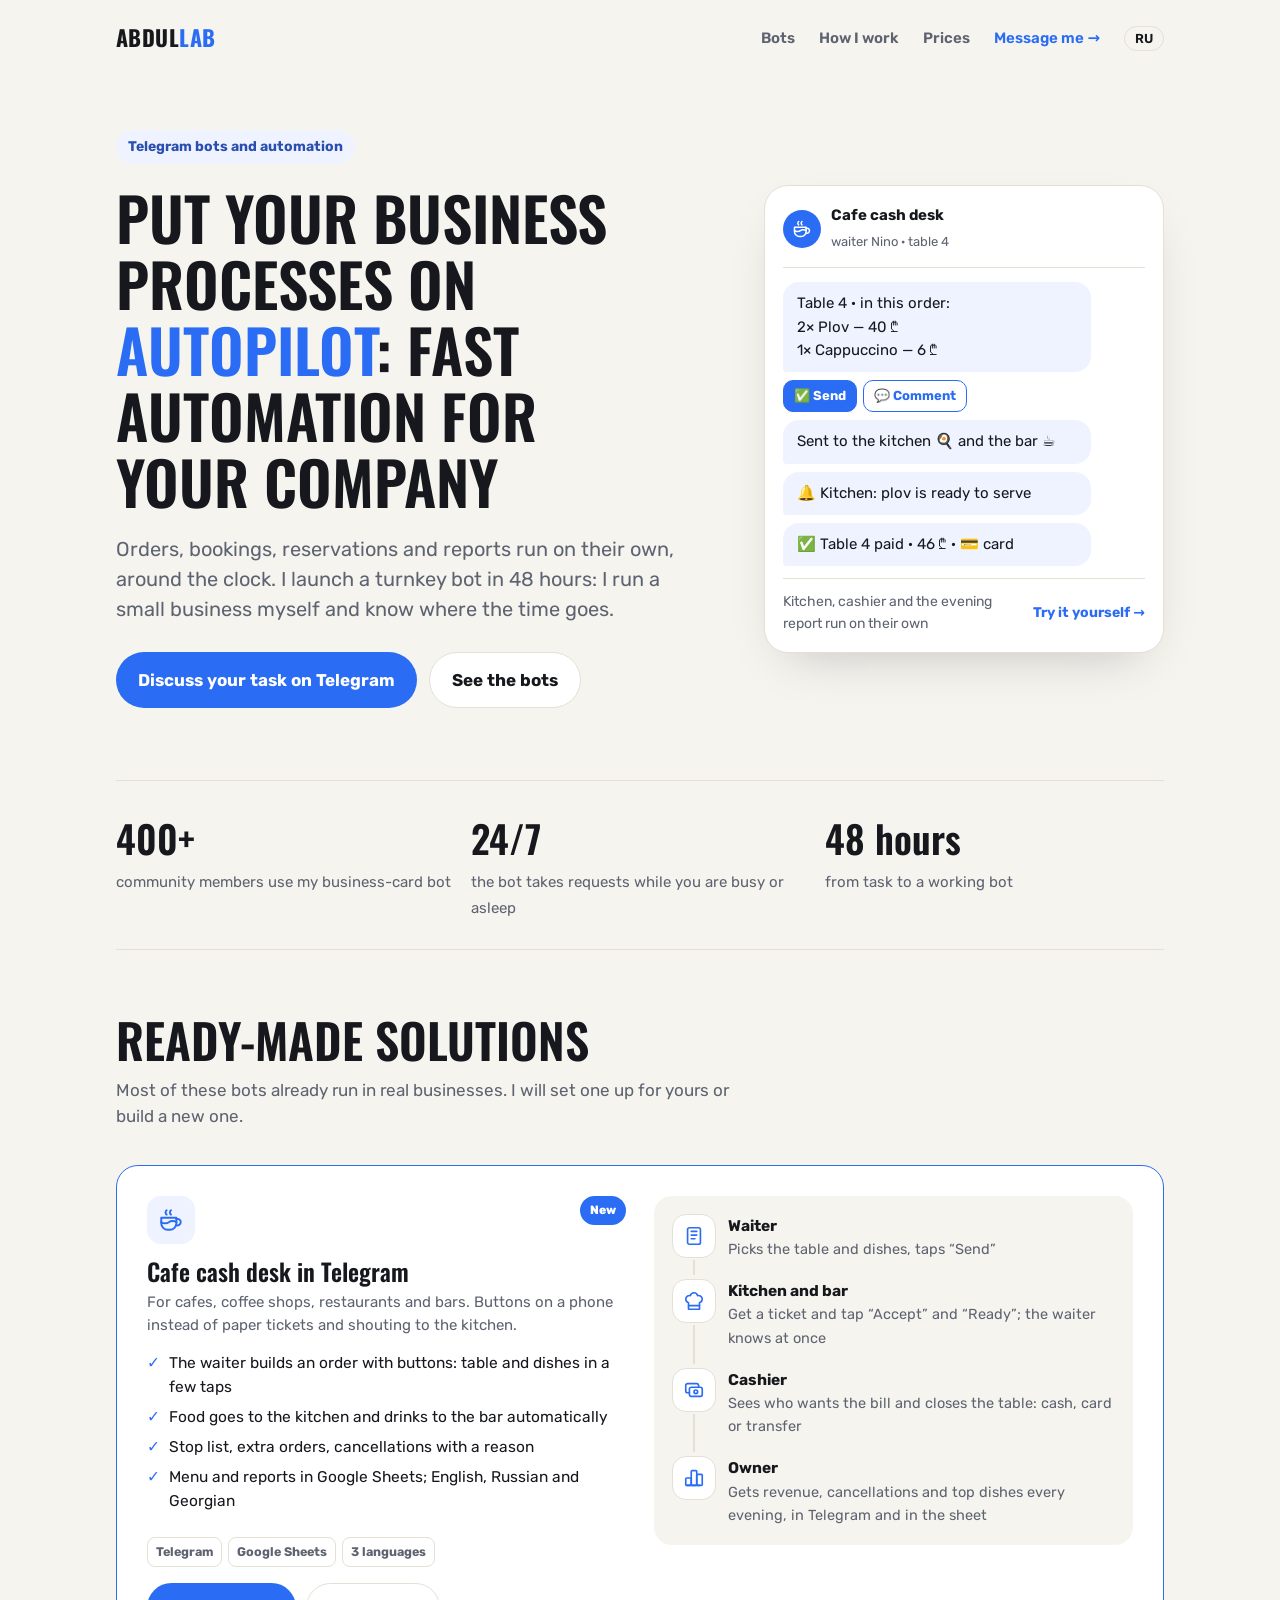
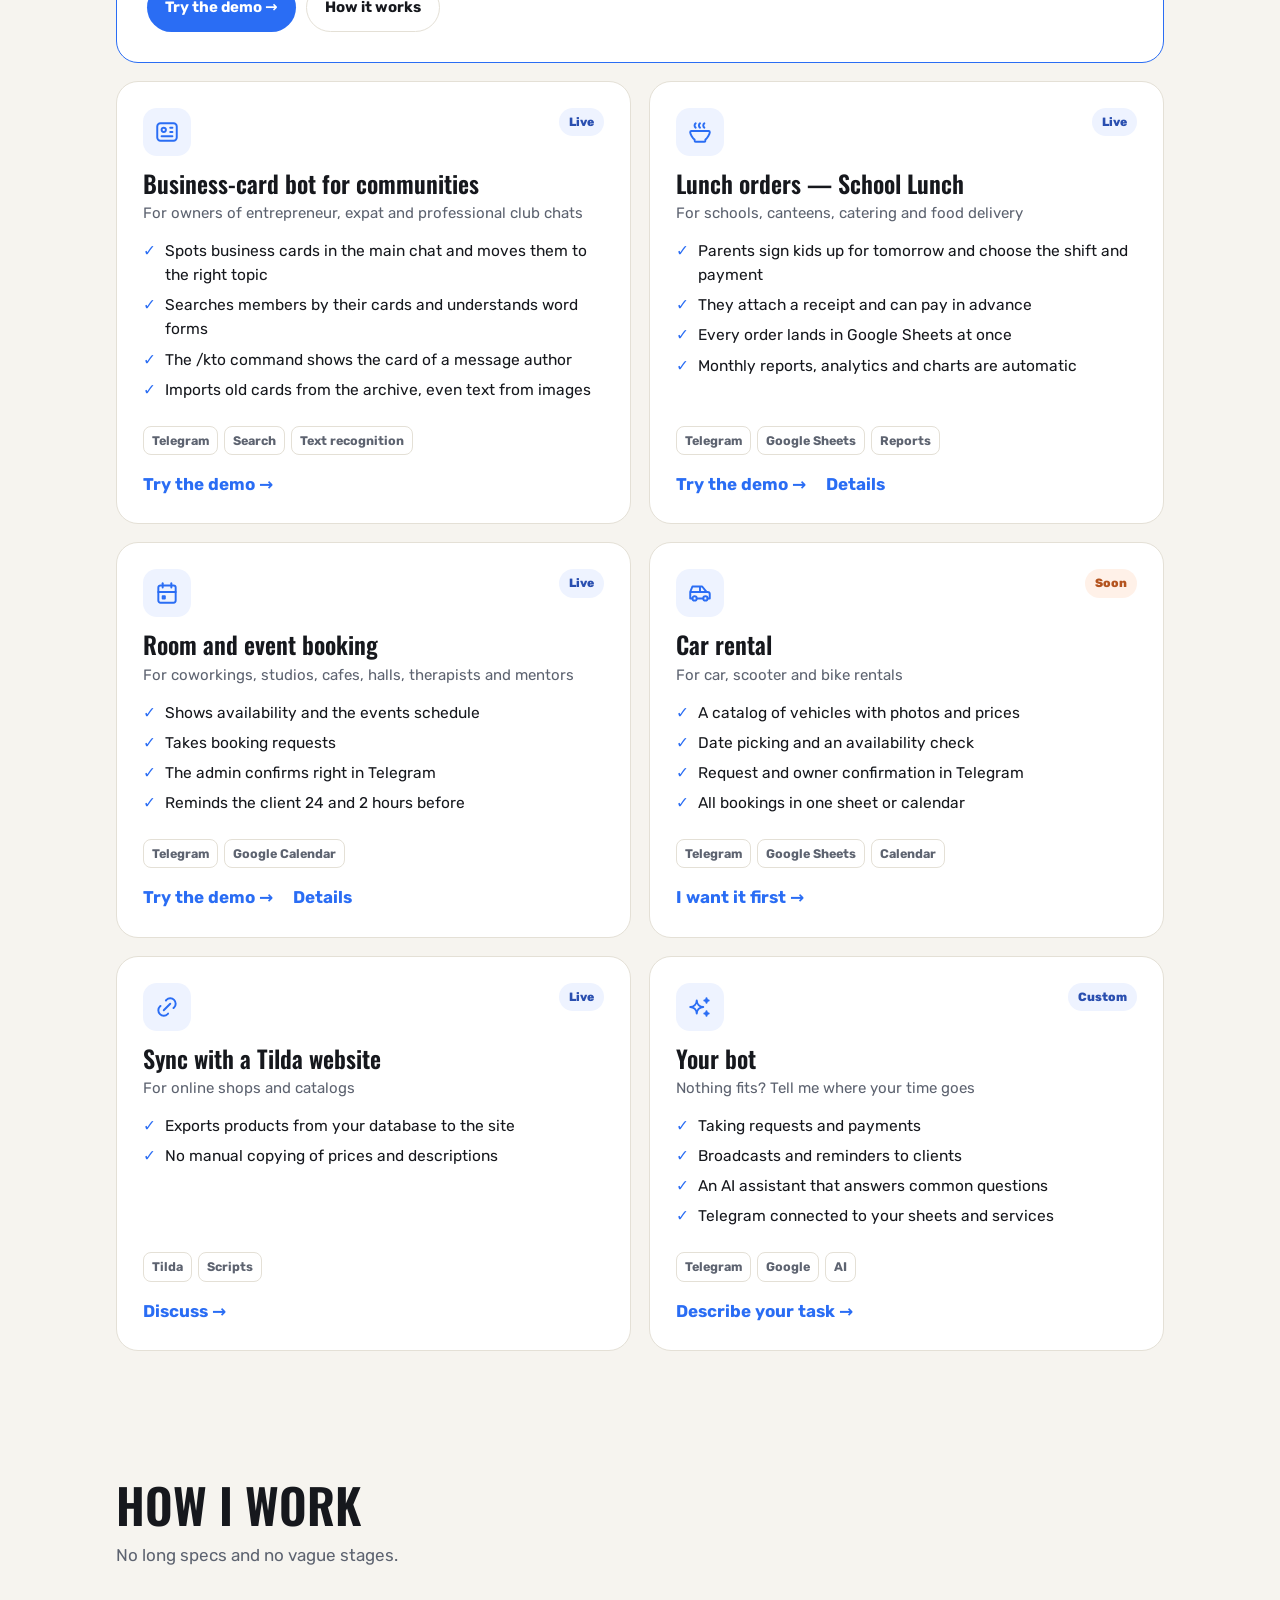
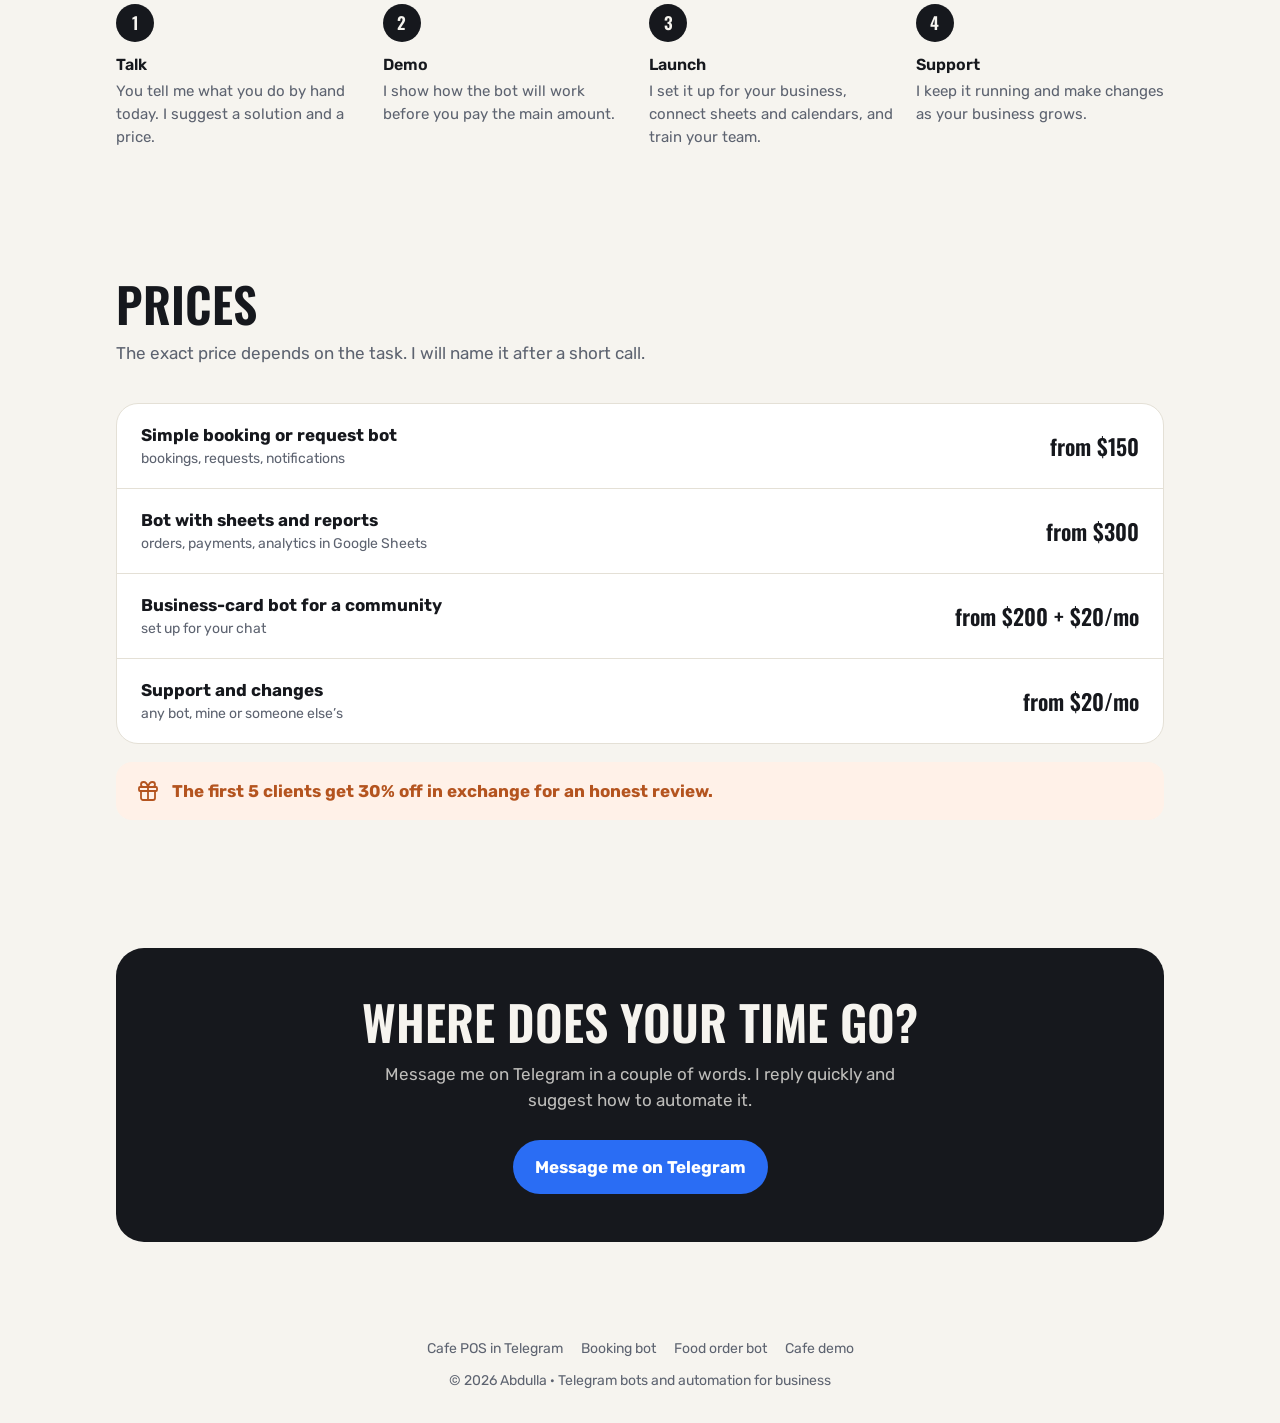
==== index.html @ f46d1d1e "Главная: заголовок и описание про автоматизацию бизнес-процессов, без сужения до Telegram-ботов Co-A" ====
<!doctype html>
<html lang="en">
<head>
<meta charset="utf-8">
<meta name="viewport" content="width=device-width, initial-scale=1">
<title>Abdullab — business process automation for your company</title>
<link rel="icon" href="assets/favicon.svg" type="image/svg+xml">
<meta name="description" content="I put business processes on autopilot: orders, bookings, payments, reports and team workflows run on their own, around the clock. Fast turnkey launch. English, Russian, Georgian.">
<link rel="canonical" href="https://abdullab.com/">
<link rel="alternate" hreflang="ru" href="https://abdullab.com/ru/">
<link rel="alternate" hreflang="en" href="https://abdullab.com/">
<link rel="alternate" hreflang="x-default" href="https://abdullab.com/">
<meta property="og:type" content="website">
<meta property="og:site_name" content="Abdullab">
<meta property="og:title" content="Abdullab — business process automation for your company">
<meta property="og:description" content="I put business processes on autopilot: orders, bookings, payments, reports and team workflows run on their own, around the clock. Fast turnkey launch. English, Russian, Georgian.">
<meta property="og:url" content="https://abdullab.com/">
<meta property="og:locale" content="en_US">
<script src="/analytics.js" defer></script>
<script type="application/ld+json">{"@context": "https://schema.org", "@type": "ProfessionalService", "name": "Abdullab", "description": "I put business processes on autopilot: orders, bookings, payments, reports and team workflows run on their own, around the clock. Fast turnkey launch. English, Russian, Georgian.", "url": "https://abdullab.com/", "areaServed": ["GE", "Worldwide"], "knowsLanguage": ["ru", "en", "ka"], "sameAs": ["https://t.me/abdullah_shatlyk"], "founder": {"@type": "Person", "name": "Abdulla"}}</script>
<link rel="preconnect" href="https://fonts.googleapis.com">
<link href="https://fonts.googleapis.com/css2?family=Oswald:wght@500;600;700&family=Rubik:wght@400;500;600;700&display=swap" rel="stylesheet">
<style>
:root{
  --bg:#f6f4ef; --surface:#ffffff; --ink:#16181d; --muted:#5d6370;
  --line:#e4e0d6; --accent:#2a6df4; --accent-ink:#ffffff; --warm:#ff7a45;
  --tag:#eef3ff; --tag-ink:#2a4fb0; --soon:#fff1e8; --soon-ink:#b4541f;
}
@media (prefers-color-scheme: dark){
  :root:not([data-theme="light"]){
    --bg:#111317; --surface:#1a1d23; --ink:#f1f2f4; --muted:#a2a8b4;
    --line:#2b2f37; --accent:#5b8cff; --accent-ink:#0b0d12; --warm:#ff8b5c;
    --tag:#1f2a44; --tag-ink:#a9c0ff; --soon:#3a2418; --soon-ink:#ffb48c;
  }
}
:root[data-theme="dark"]{
  --bg:#111317; --surface:#1a1d23; --ink:#f1f2f4; --muted:#a2a8b4;
  --line:#2b2f37; --accent:#5b8cff; --accent-ink:#0b0d12; --warm:#ff8b5c;
  --tag:#1f2a44; --tag-ink:#a9c0ff; --soon:#3a2418; --soon-ink:#ffb48c;
}
*{box-sizing:border-box;margin:0;padding:0}
body{background:var(--bg);color:var(--ink);font-family:Rubik,system-ui,sans-serif;line-height:1.55;font-size:17px}
a{color:inherit}
.wrap{max-width:1080px;margin:0 auto;padding:0 16px}
h1,h2,h3{font-family:Oswald,Rubik,sans-serif;font-weight:600;line-height:1.1;letter-spacing:0}
h1,h2{text-transform:uppercase}
.btn{display:inline-flex;align-items:center;gap:.5em;padding:14px 22px;border-radius:999px;font-weight:700;text-decoration:none;transition:transform .15s}
.btn:hover{transform:translateY(-2px)}
.btn-main{background:var(--accent);color:var(--accent-ink)}
.btn-ghost{border:1.5px solid var(--line);background:var(--surface)}

/* header */
header{padding:20px 0}
header .wrap{display:flex;justify-content:space-between;align-items:center;gap:12px}
.logo{font-family:Oswald,sans-serif;font-weight:700;font-size:22px;text-transform:uppercase;letter-spacing:.02em;text-decoration:none}
.logo span{color:var(--accent)}
nav a{text-decoration:none;color:var(--muted);font-weight:600;margin-left:20px;font-size:15px}
@media(max-width:640px){nav a:not(.nav-cta):not(.lang){display:none}}
.lang{border:1.5px solid var(--line);border-radius:999px;padding:4px 10px;font-size:13px!important;color:var(--ink)!important}

.nav-cta{color:var(--accent)!important}

/* hero */
.hero{padding:56px 0 72px}
.hero-grid{display:grid;grid-template-columns:1.2fr .8fr;gap:48px;align-items:center}
@media(max-width:820px){.hero-grid{grid-template-columns:1fr}}
.eyebrow{display:inline-block;background:var(--tag);color:var(--tag-ink);padding:6px 12px;border-radius:999px;font-weight:700;font-size:14px;margin-bottom:20px}
.hero h1{font-size:clamp(34px,5.2vw,60px);margin-bottom:20px;text-wrap:balance}
.hero h1 em{font-style:normal;color:var(--accent)}
.hero .lead{font-family:Rubik,system-ui,sans-serif;font-weight:400;text-transform:none;line-height:1.5;letter-spacing:0;font-size:clamp(17px,2vw,20px);color:var(--muted);max-width:560px;margin-bottom:28px}
.hero .actions{display:flex;flex-wrap:wrap;gap:12px}

/* chat mock */
.chat{background:var(--surface);border:1px solid var(--line);border-radius:24px;padding:18px;box-shadow:0 20px 50px -25px rgba(0,0,0,.25)}
.chat-head{display:flex;align-items:center;gap:10px;padding-bottom:14px;border-bottom:1px solid var(--line);margin-bottom:14px}
.ava{width:38px;height:38px;border-radius:50%;background:var(--accent);color:var(--accent-ink);display:grid;place-items:center;font-weight:800}
.ava svg{width:20px;height:20px}
.chat-head b{display:block;font-size:15px}
.chat-head small{color:var(--muted);font-size:13px}
.msg{max-width:85%;padding:10px 14px;border-radius:16px;font-size:15px;margin-bottom:8px}
.msg.bot{background:var(--tag);color:var(--ink);border-bottom-left-radius:4px}
.msg.me{background:var(--accent);color:var(--accent-ink);margin-left:auto;border-bottom-right-radius:4px}
.chips{display:flex;flex-wrap:wrap;gap:6px;margin:4px 0 8px}
.chips span{border:1.5px solid var(--accent);color:var(--accent);border-radius:10px;padding:5px 10px;font-size:13px;font-weight:700}

.chat .msg.bot{white-space:pre-line}
.chat .chips span.on{background:var(--accent);color:var(--accent-ink)}
.chat-note{display:flex;justify-content:space-between;align-items:center;gap:10px;margin-top:12px;padding-top:12px;border-top:1px solid var(--line);font-size:14px;color:var(--muted)}
.chat-note a{color:var(--accent);font-weight:700;text-decoration:none;white-space:nowrap}

/* featured: касса кафе */
.card.feature{grid-column:1/-1;display:grid;grid-template-columns:1fr 1fr;gap:28px;padding:30px;border-color:var(--accent)}
@media(max-width:760px){.card.feature{grid-template-columns:1fr;padding:24px}}
.feature .badge.new{background:var(--accent);color:var(--accent-ink)}
.feature h3{font-size:30px}
.feature .actions{display:flex;flex-wrap:wrap;gap:10px;margin-top:auto}
.feature .actions .btn{padding:12px 18px;font-size:15px}
.feature .left{display:flex;flex-direction:column;min-width:0}
.flow{list-style:none;display:grid;gap:0;align-content:start;align-self:start;background:var(--bg);border-radius:18px;padding:18px}
.card .flow li{display:grid;grid-template-columns:44px 1fr;gap:12px;align-items:start;position:relative;padding:0 0 18px;margin:0;font-size:15px}
.card .flow li:last-child{padding-bottom:0}
.card .flow li::before{display:none}
.card .flow li:not(:last-child)::after{content:"";position:absolute;left:21px;top:46px;bottom:4px;width:2px;background:var(--line)}
.flow .ic{width:44px;height:44px;border-radius:14px;background:var(--surface);border:1px solid var(--line);display:grid;place-items:center;color:var(--accent)}
.flow .ic svg{width:22px;height:22px}
.flow b{display:block;font-size:15.5px}
.flow span{color:var(--muted);font-size:14.5px}

/* sections */
section{padding:64px 0}
.sec-head{margin-bottom:36px;max-width:640px}
.sec-head h2{font-size:clamp(30px,4.4vw,48px);margin-bottom:10px}
.sec-head p{color:var(--muted)}

/* stats */
.stats{display:grid;grid-template-columns:repeat(3,1fr);gap:16px;border-top:1px solid var(--line);border-bottom:1px solid var(--line);padding:28px 0}
@media(max-width:640px){.stats{grid-template-columns:1fr}}
.stat b{font-family:Oswald,sans-serif;font-weight:600;font-size:38px;display:block}
.stat span{color:var(--muted);font-size:15px}

/* cards */
.cards{display:grid;grid-template-columns:repeat(2,1fr);gap:18px}
@media(max-width:760px){.cards{grid-template-columns:1fr}}
.card{background:var(--surface);border:1px solid var(--line);border-radius:22px;padding:26px;display:flex;flex-direction:column}
.card-top{display:flex;justify-content:space-between;align-items:flex-start;gap:12px;margin-bottom:14px}
.icon{width:48px;height:48px;border-radius:14px;background:var(--tag);color:var(--accent);display:grid;place-items:center}
.icon svg{width:26px;height:26px}
.offer{display:flex;gap:12px;align-items:center}
.offer svg{width:24px;height:24px;flex:none}
.badge{font-size:12px;font-weight:800;padding:5px 10px;border-radius:999px;background:var(--tag);color:var(--tag-ink);white-space:nowrap}
.badge.soon{background:var(--soon);color:var(--soon-ink)}
.card h3{font-size:24px;margin-bottom:6px}
.card .for{color:var(--muted);font-size:15px;margin-bottom:14px}
.card ul{list-style:none;margin-bottom:18px}
.card li{padding-left:22px;position:relative;margin-bottom:6px;font-size:15.5px}
.card li::before{content:"✓";position:absolute;left:0;color:var(--accent);font-weight:800}
.card .stack{margin-top:auto;display:flex;flex-wrap:wrap;gap:6px;margin-bottom:16px}
.card .stack span{font-size:12.5px;font-weight:700;color:var(--muted);border:1px solid var(--line);border-radius:8px;padding:4px 8px}
.card .demo{font-weight:700;color:var(--accent);text-decoration:none}
.card h3 a{text-decoration:none}
.card h3 a:hover{color:var(--accent)}
.card .links{display:flex;flex-wrap:wrap;gap:8px 20px}
.foot-links{display:flex;flex-wrap:wrap;justify-content:center;gap:8px 18px;margin-bottom:10px}
.foot-links a{color:var(--muted);text-decoration:none}
.foot-links a:hover{color:var(--accent)}

/* steps */
.steps{display:grid;grid-template-columns:repeat(4,1fr);gap:18px;counter-reset:s}
@media(max-width:820px){.steps{grid-template-columns:1fr 1fr}}
@media(max-width:480px){.steps{grid-template-columns:1fr}}
.step{counter-increment:s}
.step::before{content:counter(s);font-family:Oswald,sans-serif;font-weight:600;font-size:17px;width:38px;height:38px;border-radius:50%;background:var(--ink);color:var(--bg);display:grid;place-items:center;margin-bottom:14px}
.step h3{font-size:16px;margin-bottom:6px;font-family:Rubik,sans-serif;font-weight:600}
.step p{color:var(--muted);font-size:15px}

/* prices */
.prices{background:var(--surface);border:1px solid var(--line);border-radius:22px;overflow:hidden}
.row{display:flex;justify-content:space-between;align-items:center;gap:16px;padding:18px 24px;border-bottom:1px solid var(--line)}
.row:last-child{border-bottom:0}
.row b{font-weight:700}
.row small{display:block;color:var(--muted);font-size:14px}
.row .p{font-family:Oswald,sans-serif;font-weight:600;font-size:22px;white-space:nowrap}
.offer{margin-top:18px;background:var(--soon);color:var(--soon-ink);border-radius:16px;padding:16px 20px;font-weight:700}

/* cta */
.cta{background:var(--ink);color:var(--bg);border-radius:28px;padding:48px 28px;text-align:center}
.cta h2{font-size:clamp(30px,4.6vw,48px);margin-bottom:12px}
.cta p{opacity:.75;max-width:520px;margin:0 auto 26px}
footer{padding:32px 0;color:var(--muted);font-size:14px;text-align:center}
</style>
</head>
<body>

<header>
  <div class="wrap">
    <a class="logo" href="./">abdul<span>lab</span></a>
    <nav>
      <a href="#bots">Bots</a>
      <a href="#how">How I work</a>
      <a href="#prices">Prices</a>
      <a class="nav-cta" href="https://t.me/abdullah_shatlyk">Message me →</a>
      <a class="lang" href="ru/" hreflang="ru" lang="ru" title="Русская версия">RU</a>
    </nav>
  </div>
</header>

<main>
<div class="hero">
  <div class="wrap hero-grid">
    <div>
      <span class="eyebrow">Telegram bots and automation</span>
      <h1>Put your business processes on <em>autopilot</em>: fast automation for your company</h1>
      <h2 class="lead">Orders, bookings, reservations and reports run on their own, around the clock. I launch a turnkey bot in 48&nbsp;hours: I run a small business myself and know where the time goes.</h2>
      <div class="actions">
        <a class="btn btn-main" href="https://t.me/abdullah_shatlyk">Discuss your task on Telegram</a>
        <a class="btn btn-ghost" href="#bots">See the bots</a>
      </div>
    </div>
    <div class="chat">
      <div class="chat-head">
        <div class="ava" aria-hidden="true"><svg viewBox="0 0 24 24" fill="none" stroke="currentColor" stroke-width="1.8" stroke-linecap="round" stroke-linejoin="round" aria-hidden="true"><path d="M3 14c.83 .642 2.077 1.017 3.5 1c1.423 .017 2.67 -.358 3.5 -1c.83 -.642 2.077 -1.017 3.5 -1c1.423 -.017 2.67 .358 3.5 1"/><path d="M8 3a2.4 2.4 0 0 0 -1 2a2.4 2.4 0 0 0 1 2"/><path d="M12 3a2.4 2.4 0 0 0 -1 2a2.4 2.4 0 0 0 1 2"/><path d="M3 10h14v5a6 6 0 0 1 -6 6h-2a6 6 0 0 1 -6 -6v-5z"/><path d="M16.746 16.726a3 3 0 1 0 .252 -5.555"/></svg></div>
        <div><b>Cafe cash desk</b><small>waiter Nino · table 4</small></div>
      </div>
      <div class="msg bot">Table 4 · in this order:
2× Plov — 40 ₾
1× Cappuccino — 6 ₾</div>
      <div class="chips" aria-hidden="true"><span class="on">✅ Send</span><span>💬 Comment</span></div>
      <div class="msg bot">Sent to the kitchen 🍳 and the bar ☕</div>
      <div class="msg bot">🔔 Kitchen: plov is ready to serve</div>
      <div class="msg bot">✅ Table 4 paid · 46 ₾ · 💳 card</div>
      <div class="chat-note"><span>Kitchen, cashier and the evening report run on their own</span><a href="cafe.html#en">Try it yourself →</a></div>
    </div>
  </div>
</div>

<div class="wrap">
  <div class="stats">
    <div class="stat"><b>400+</b><span>community members use my business-card bot</span></div>
    <div class="stat"><b>24/7</b><span>the bot takes requests while you are busy or asleep</span></div>
    <div class="stat"><b>48 hours</b><span>from task to a working bot</span></div>
  </div>
</div>

<section id="bots">
  <div class="wrap">
    <div class="sec-head">
      <h2>Ready-made solutions</h2>
      <p>Most of these bots already run in real businesses. I will set one up for yours or build a new one.</p>
    </div>
    <div class="cards">

      <article class="card feature">
        <div class="left">
          <div class="card-top"><span class="icon"><svg viewBox="0 0 24 24" fill="none" stroke="currentColor" stroke-width="1.8" stroke-linecap="round" stroke-linejoin="round" aria-hidden="true"><path d="M3 14c.83 .642 2.077 1.017 3.5 1c1.423 .017 2.67 -.358 3.5 -1c.83 -.642 2.077 -1.017 3.5 -1c1.423 -.017 2.67 .358 3.5 1"/><path d="M8 3a2.4 2.4 0 0 0 -1 2a2.4 2.4 0 0 0 1 2"/><path d="M12 3a2.4 2.4 0 0 0 -1 2a2.4 2.4 0 0 0 1 2"/><path d="M3 10h14v5a6 6 0 0 1 -6 6h-2a6 6 0 0 1 -6 -6v-5z"/><path d="M16.746 16.726a3 3 0 1 0 .252 -5.555"/></svg></span><span class="badge new">New</span></div>
          <h3><a href="cafe-pos/">Cafe cash desk in Telegram</a></h3>
          <p class="for">For cafes, coffee shops, restaurants and bars. Buttons on a phone instead of paper tickets and shouting to the kitchen.</p>
          <ul>
            <li>The waiter builds an order with buttons: table and dishes in a few taps</li>
            <li>Food goes to the kitchen and drinks to the bar automatically</li>
            <li>Stop list, extra orders, cancellations with a reason</li>
            <li>Menu and reports in Google Sheets; English, Russian and Georgian</li>
          </ul>
          <div class="stack"><span>Telegram</span><span>Google Sheets</span><span>3 languages</span></div>
          <div class="actions">
            <a class="btn btn-main" href="cafe.html#en">Try the demo →</a>
            <a class="btn btn-ghost" href="cafe-pos/">How it works</a>
          </div>
        </div>
        <ol class="flow" aria-label="How an order flows">
          <li><span class="ic"><svg viewBox="0 0 24 24" fill="none" stroke="currentColor" stroke-width="1.8" stroke-linecap="round" stroke-linejoin="round" aria-hidden="true"><path d="M5 5a2 2 0 0 1 2 -2h10a2 2 0 0 1 2 2v14a2 2 0 0 1 -2 2h-10a2 2 0 0 1 -2 -2z"/><path d="M9 7h6"/><path d="M9 11h6"/><path d="M9 15h4"/></svg></span><div><b>Waiter</b><span>Picks the table and dishes, taps “Send”</span></div></li>
          <li><span class="ic"><svg viewBox="0 0 24 24" fill="none" stroke="currentColor" stroke-width="1.8" stroke-linecap="round" stroke-linejoin="round" aria-hidden="true"><path d="M12 3c1.918 0 3.52 1.35 3.91 3.151a4 4 0 0 1 2.09 7.723v7.126h-12v-7.126a4 4 0 1 1 2.092 -7.723a4 4 0 0 1 3.908 -3.151z"/><path d="M6.161 17.009l11.839 -.009"/></svg></span><div><b>Kitchen and bar</b><span>Get a ticket and tap “Accept” and “Ready”; the waiter knows at once</span></div></li>
          <li><span class="ic"><svg viewBox="0 0 24 24" fill="none" stroke="currentColor" stroke-width="1.8" stroke-linecap="round" stroke-linejoin="round" aria-hidden="true"><path d="M7 11a2 2 0 0 1 2 -2h10a2 2 0 0 1 2 2v6a2 2 0 0 1 -2 2h-10a2 2 0 0 1 -2 -2z"/><path d="M12 14a2 2 0 1 0 4 0a2 2 0 1 0 -4 0"/><path d="M17 9v-2a2 2 0 0 0 -2 -2h-10a2 2 0 0 0 -2 2v6a2 2 0 0 0 2 2h2"/></svg></span><div><b>Cashier</b><span>Sees who wants the bill and closes the table: cash, card or transfer</span></div></li>
          <li><span class="ic"><svg viewBox="0 0 24 24" fill="none" stroke="currentColor" stroke-width="1.8" stroke-linecap="round" stroke-linejoin="round" aria-hidden="true"><path d="M3 13a1 1 0 0 1 1 -1h4a1 1 0 0 1 1 1v6a1 1 0 0 1 -1 1h-4a1 1 0 0 1 -1 -1z"/><path d="M15 9a1 1 0 0 1 1 -1h4a1 1 0 0 1 1 1v10a1 1 0 0 1 -1 1h-4a1 1 0 0 1 -1 -1z"/><path d="M9 5a1 1 0 0 1 1 -1h4a1 1 0 0 1 1 1v14a1 1 0 0 1 -1 1h-4a1 1 0 0 1 -1 -1z"/><path d="M4 20h14"/></svg></span><div><b>Owner</b><span>Gets revenue, cancellations and top dishes every evening, in Telegram and in the sheet</span></div></li>
        </ol>
      </article>

      <article class="card">
        <div class="card-top"><span class="icon"><svg viewBox="0 0 24 24" fill="none" stroke="currentColor" stroke-width="1.8" stroke-linecap="round" stroke-linejoin="round" aria-hidden="true"><path d="M3 7a3 3 0 0 1 3 -3h12a3 3 0 0 1 3 3v10a3 3 0 0 1 -3 3h-12a3 3 0 0 1 -3 -3z"/><path d="M7 10a2 2 0 1 0 4 0a2 2 0 1 0 -4 0"/><path d="M15 8h2"/><path d="M15 12h2"/><path d="M7 16h10"/></svg></span><span class="badge">Live</span></div>
        <h3>Business-card bot for communities</h3>
        <p class="for">For owners of entrepreneur, expat and professional club chats</p>
        <ul>
          <li>Spots business cards in the main chat and moves them to the right topic</li>
          <li>Searches members by their cards and understands word forms</li>
          <li>The /kto command shows the card of a message author</li>
          <li>Imports old cards from the archive, even text from images</li>
        </ul>
        <div class="stack"><span>Telegram</span><span>Search</span><span>Text recognition</span></div>
        <a class="demo" href="https://t.me/shatbot_vizitki_bot">Try the demo →</a>
      </article>

      <article class="card">
        <div class="card-top"><span class="icon"><svg viewBox="0 0 24 24" fill="none" stroke="currentColor" stroke-width="1.8" stroke-linecap="round" stroke-linejoin="round" aria-hidden="true"><path d="M4 11h16a1 1 0 0 1 1 1v.5c0 1.5 -2.517 5.573 -4 6.5v1a1 1 0 0 1 -1 1h-8a1 1 0 0 1 -1 -1v-1c-1.687 -1.054 -4 -5 -4 -6.5v-.5a1 1 0 0 1 1 -1z"/><path d="M12 4a2.4 2.4 0 0 0 -1 2a2.4 2.4 0 0 0 1 2"/><path d="M16 4a2.4 2.4 0 0 0 -1 2a2.4 2.4 0 0 0 1 2"/><path d="M8 4a2.4 2.4 0 0 0 -1 2a2.4 2.4 0 0 0 1 2"/></svg></span><span class="badge">Live</span></div>
        <h3><a href="food-order-bot/">Lunch orders — School Lunch</a></h3>
        <p class="for">For schools, canteens, catering and food delivery</p>
        <ul>
          <li>Parents sign kids up for tomorrow and choose the shift and payment</li>
          <li>They attach a receipt and can pay in advance</li>
          <li>Every order lands in Google Sheets at once</li>
          <li>Monthly reports, analytics and charts are automatic</li>
        </ul>
        <div class="stack"><span>Telegram</span><span>Google Sheets</span><span>Reports</span></div>
        <div class="links"><a class="demo" href="https://t.me/shatbot_lunch_bot">Try the demo →</a><a class="demo" href="food-order-bot/">Details</a></div>
      </article>

      <article class="card">
        <div class="card-top"><span class="icon"><svg viewBox="0 0 24 24" fill="none" stroke="currentColor" stroke-width="1.8" stroke-linecap="round" stroke-linejoin="round" aria-hidden="true"><path d="M4 7a2 2 0 0 1 2 -2h12a2 2 0 0 1 2 2v12a2 2 0 0 1 -2 2h-12a2 2 0 0 1 -2 -2z"/><path d="M16 3v4"/><path d="M8 3v4"/><path d="M4 11h16"/><path d="M8 15h2v2h-2z"/></svg></span><span class="badge">Live</span></div>
        <h3><a href="booking-bot/">Room and event booking</a></h3>
        <p class="for">For coworkings, studios, cafes, halls, therapists and mentors</p>
        <ul>
          <li>Shows availability and the events schedule</li>
          <li>Takes booking requests</li>
          <li>The admin confirms right in Telegram</li>
          <li>Reminds the client 24 and 2 hours before</li>
        </ul>
        <div class="stack"><span>Telegram</span><span>Google Calendar</span></div>
        <div class="links"><a class="demo" href="https://t.me/shatbot_bron_bot">Try the demo →</a><a class="demo" href="booking-bot/">Details</a></div>
      </article>

      <article class="card">
        <div class="card-top"><span class="icon"><svg viewBox="0 0 24 24" fill="none" stroke="currentColor" stroke-width="1.8" stroke-linecap="round" stroke-linejoin="round" aria-hidden="true"><path d="M5 17a2 2 0 1 0 4 0a2 2 0 1 0 -4 0"/><path d="M15 17a2 2 0 1 0 4 0a2 2 0 1 0 -4 0"/><path d="M5 17h-2v-6l2 -5h9l4 5h1a2 2 0 0 1 2 2v4h-2m-4 0h-6m-6 -6h15m-6 0v-5"/></svg></span><span class="badge soon">Soon</span></div>
        <h3>Car rental</h3>
        <p class="for">For car, scooter and bike rentals</p>
        <ul>
          <li>A catalog of vehicles with photos and prices</li>
          <li>Date picking and an availability check</li>
          <li>Request and owner confirmation in Telegram</li>
          <li>All bookings in one sheet or calendar</li>
        </ul>
        <div class="stack"><span>Telegram</span><span>Google Sheets</span><span>Calendar</span></div>
        <a class="demo" href="https://t.me/abdullah_shatlyk">I want it first →</a>
      </article>

      <article class="card">
        <div class="card-top"><span class="icon"><svg viewBox="0 0 24 24" fill="none" stroke="currentColor" stroke-width="1.8" stroke-linecap="round" stroke-linejoin="round" aria-hidden="true"><path d="M9 15l6 -6"/><path d="M11 6l.463 -.536a5 5 0 0 1 7.071 7.072l-.534 .464"/><path d="M13 18l-.397 .534a5.068 5.068 0 0 1 -7.127 0a4.972 4.972 0 0 1 0 -7.071l.524 -.463"/></svg></span><span class="badge">Live</span></div>
        <h3>Sync with a Tilda website</h3>
        <p class="for">For online shops and catalogs</p>
        <ul>
          <li>Exports products from your database to the site</li>
          <li>No manual copying of prices and descriptions</li>
        </ul>
        <div class="stack"><span>Tilda</span><span>Scripts</span></div>
        <a class="demo" href="https://t.me/abdullah_shatlyk">Discuss →</a>
      </article>

      <article class="card">
        <div class="card-top"><span class="icon"><svg viewBox="0 0 24 24" fill="none" stroke="currentColor" stroke-width="1.8" stroke-linecap="round" stroke-linejoin="round" aria-hidden="true"><path d="M16 18a2 2 0 0 1 2 2a2 2 0 0 1 2 -2a2 2 0 0 1 -2 -2a2 2 0 0 1 -2 2zm0 -12a2 2 0 0 1 2 2a2 2 0 0 1 2 -2a2 2 0 0 1 -2 -2a2 2 0 0 1 -2 2zm-7 12a6 6 0 0 1 6 -6a6 6 0 0 1 -6 -6a6 6 0 0 1 -6 6a6 6 0 0 1 6 6z"/></svg></span><span class="badge">Custom</span></div>
        <h3>Your bot</h3>
        <p class="for">Nothing fits? Tell me where your time goes</p>
        <ul>
          <li>Taking requests and payments</li>
          <li>Broadcasts and reminders to clients</li>
          <li>An AI assistant that answers common questions</li>
          <li>Telegram connected to your sheets and services</li>
        </ul>
        <div class="stack"><span>Telegram</span><span>Google</span><span>AI</span></div>
        <a class="demo" href="https://t.me/abdullah_shatlyk">Describe your task →</a>
      </article>

    </div>
  </div>
</section>

<section id="how">
  <div class="wrap">
    <div class="sec-head">
      <h2>How I work</h2>
      <p>No long specs and no vague stages.</p>
    </div>
    <div class="steps">
      <div class="step"><h3>Talk</h3><p>You tell me what you do by hand today. I suggest a solution and a price.</p></div>
      <div class="step"><h3>Demo</h3><p>I show how the bot will work before you pay the main amount.</p></div>
      <div class="step"><h3>Launch</h3><p>I set it up for your business, connect sheets and calendars, and train your team.</p></div>
      <div class="step"><h3>Support</h3><p>I keep it running and make changes as your business grows.</p></div>
    </div>
  </div>
</section>

<section id="prices">
  <div class="wrap">
    <div class="sec-head">
      <h2>Prices</h2>
      <p>The exact price depends on the task. I will name it after a short call.</p>
    </div>
    <div class="prices">
      <div class="row"><div><b>Simple booking or request bot</b><small>bookings, requests, notifications</small></div><div class="p">from $150</div></div>
      <div class="row"><div><b>Bot with sheets and reports</b><small>orders, payments, analytics in Google Sheets</small></div><div class="p">from $300</div></div>
      <div class="row"><div><b>Business-card bot for a community</b><small>set up for your chat</small></div><div class="p">from $200 + $20/mo</div></div>
      <div class="row"><div><b>Support and changes</b><small>any bot, mine or someone else’s</small></div><div class="p">from $20/mo</div></div>
    </div>
    <div class="offer"><svg viewBox="0 0 24 24" fill="none" stroke="currentColor" stroke-width="1.8" stroke-linecap="round" stroke-linejoin="round" aria-hidden="true"><path d="M3 9a1 1 0 0 1 1 -1h16a1 1 0 0 1 1 1v2a1 1 0 0 1 -1 1h-16a1 1 0 0 1 -1 -1z"/><path d="M12 8v13"/><path d="M19 12v7a2 2 0 0 1 -2 2h-10a2 2 0 0 1 -2 -2v-7"/><path d="M7.5 8a2.5 2.5 0 0 1 0 -5a4.8 8 0 0 1 4.5 5a4.8 8 0 0 1 4.5 -5a2.5 2.5 0 0 1 0 5"/></svg><span>The first 5 clients get 30% off in exchange for an honest review.</span></div>
  </div>
</section>

<section>
  <div class="wrap">
    <div class="cta">
      <h2>Where does your time go?</h2>
      <p>Message me on Telegram in a couple of words. I reply quickly and suggest how to automate it.</p>
      <a class="btn btn-main" href="https://t.me/abdullah_shatlyk">Message me on Telegram</a>
    </div>
  </div>
</section>
</main>

<footer>
  <div class="wrap"><div class="foot-links"><a href="cafe-pos/">Cafe POS in Telegram</a><a href="booking-bot/">Booking bot</a><a href="food-order-bot/">Food order bot</a><a href="cafe.html#en">Cafe demo</a></div>© 2026 Abdulla · Telegram bots and automation for business</div>
</footer>

</body>
</html>
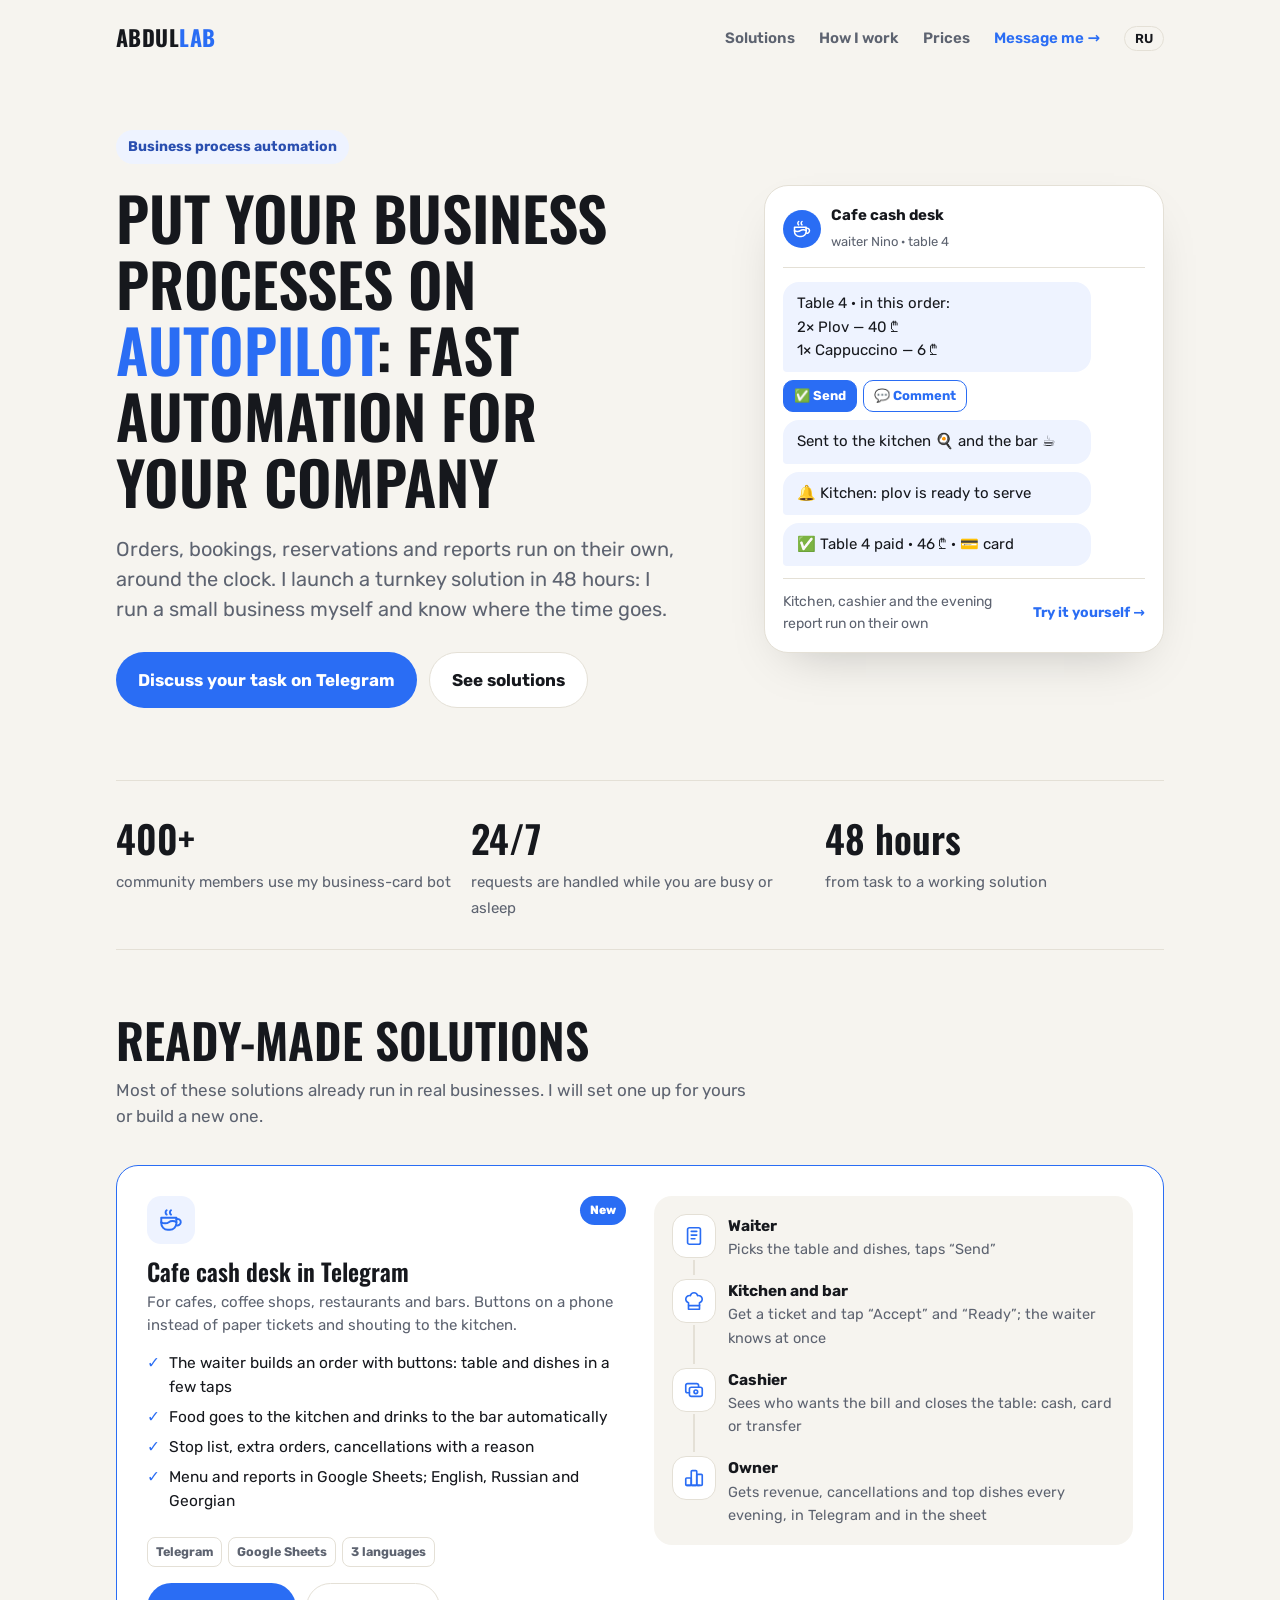
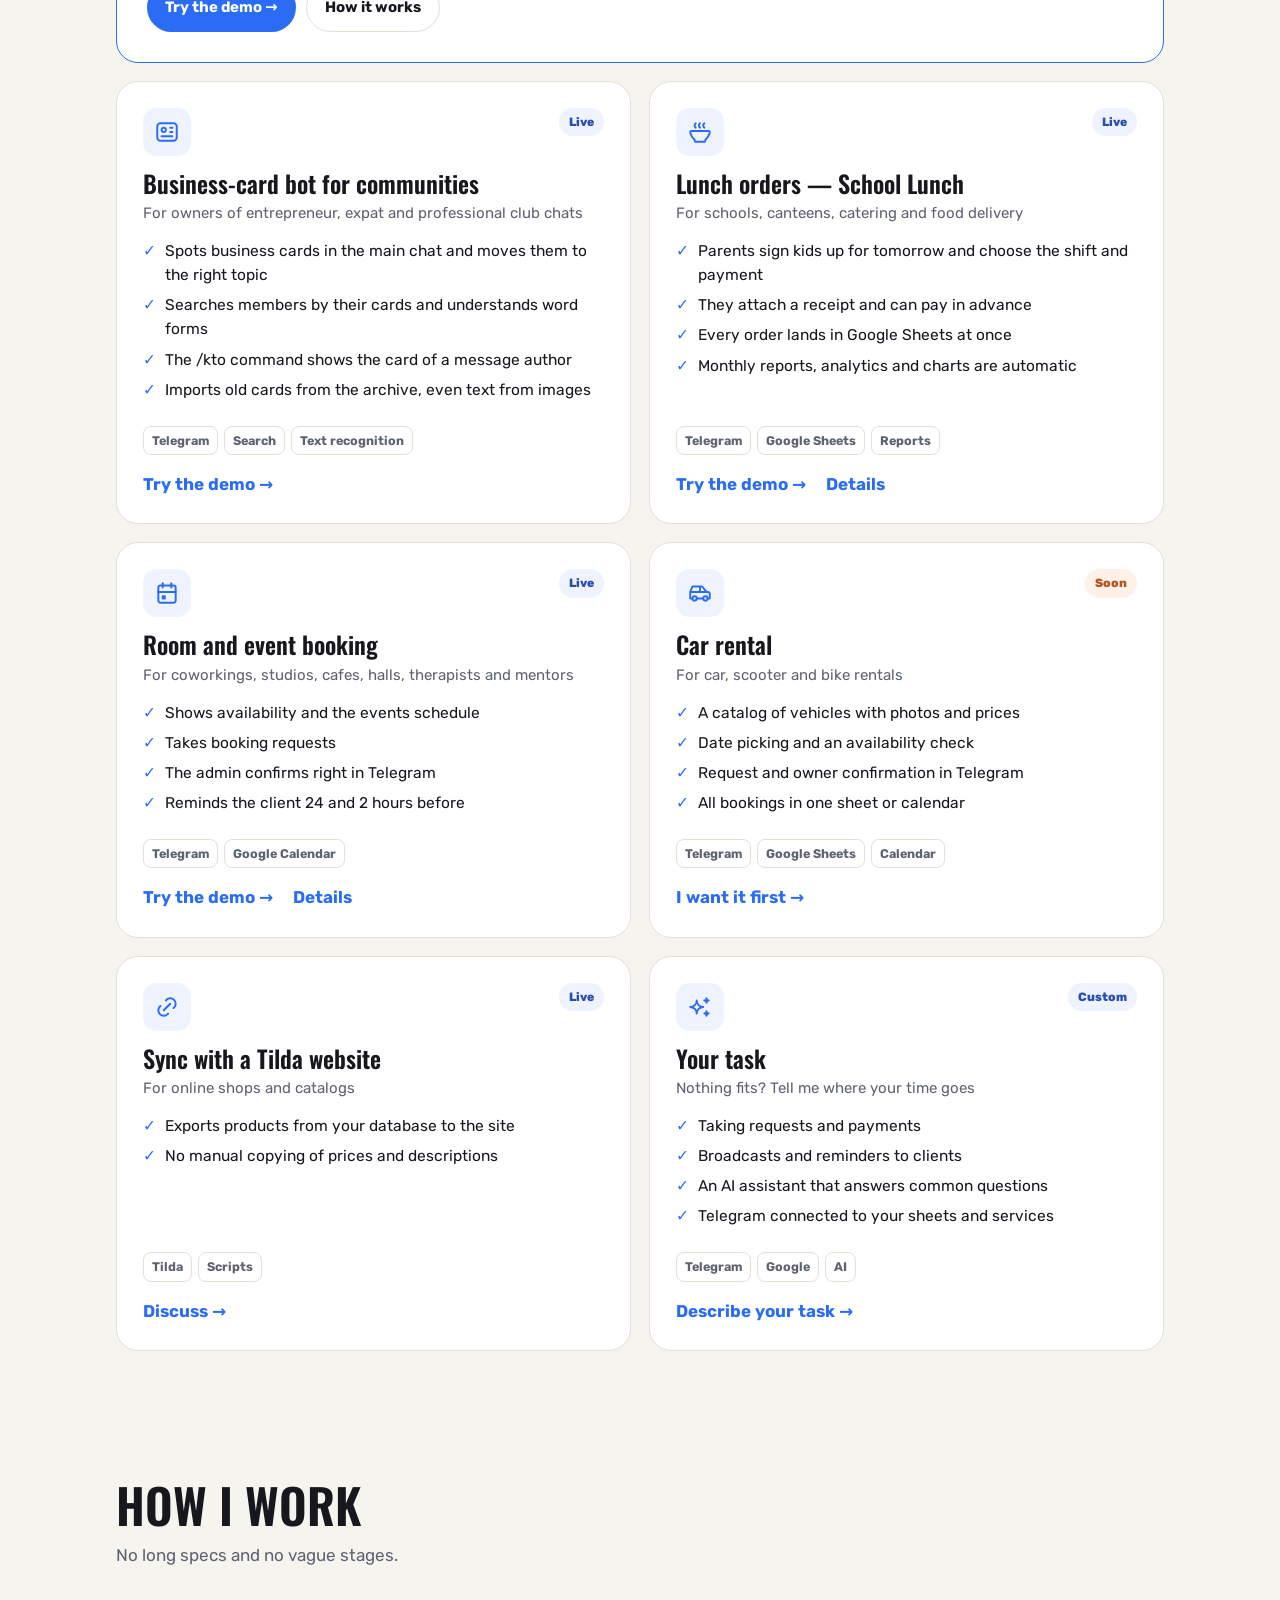
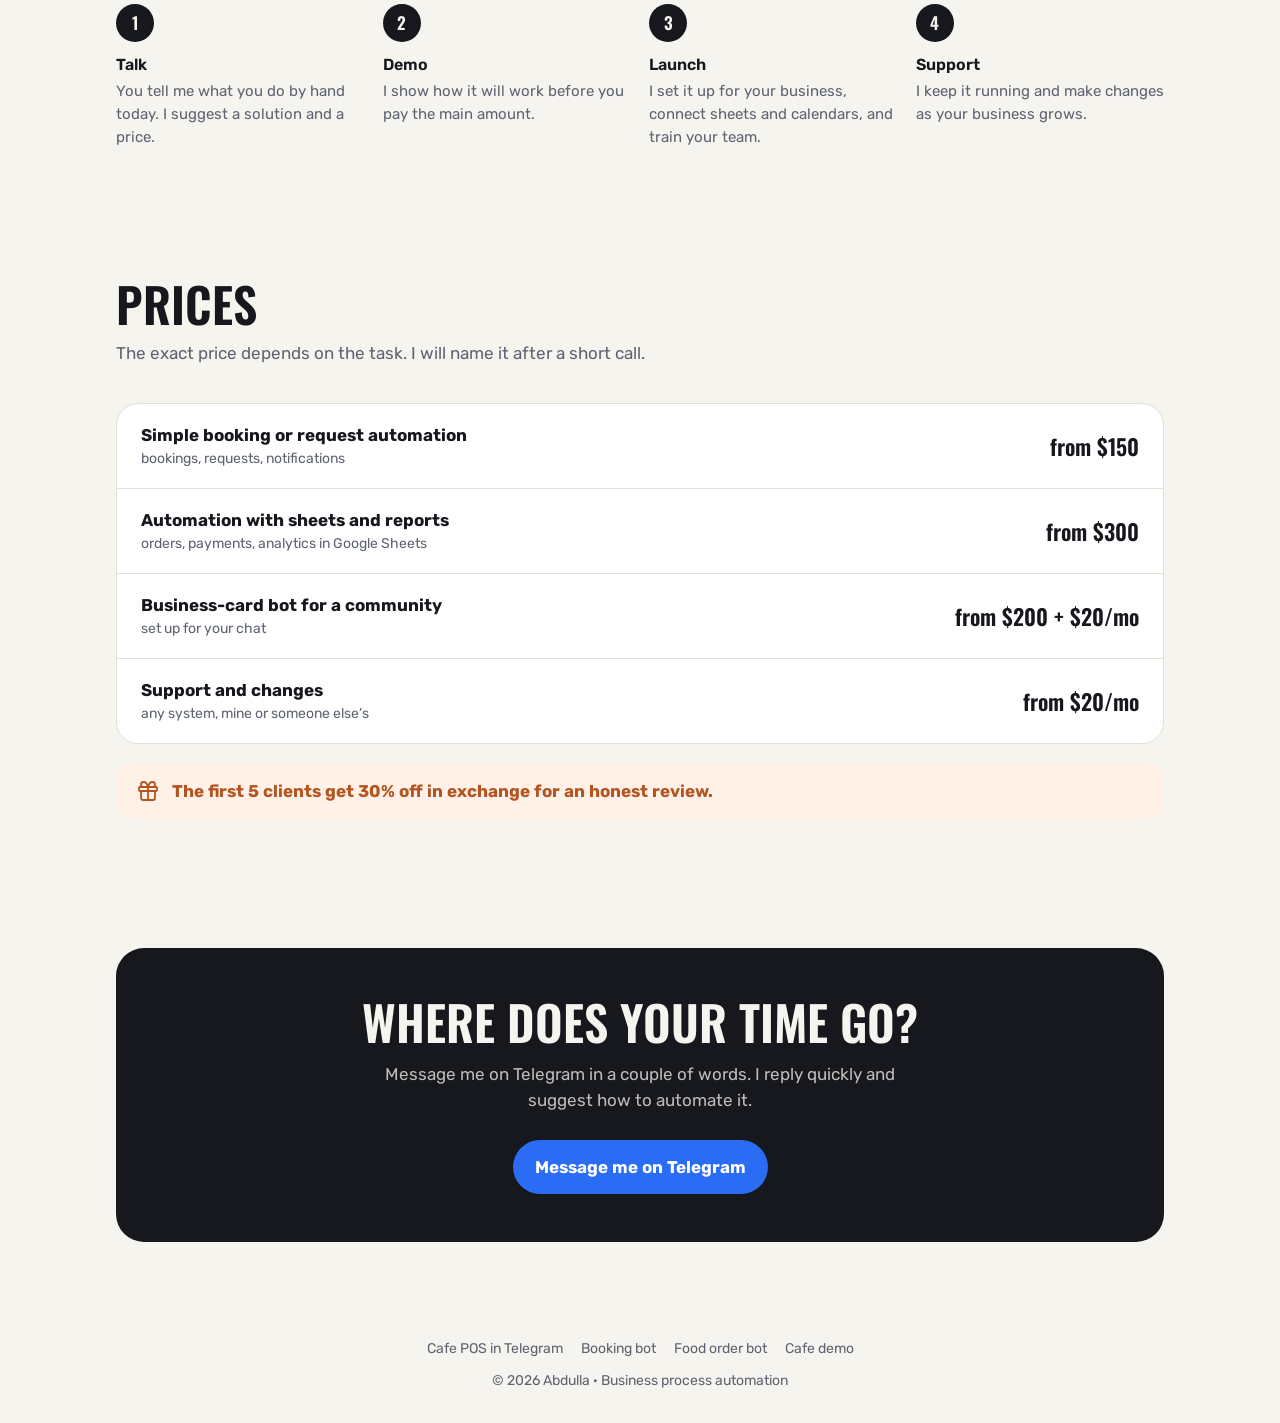
==== commit 30fe9333: "Главная: общие формулировки про автоматизацию вместо «ботов» Co-Authored-By: Claude Opus 5.5 <norepl" ====
--- a/index.html
+++ b/index.html
@@ -4,7 +4,9 @@
 <meta charset="utf-8">
 <meta name="viewport" content="width=device-width, initial-scale=1">
 <title>Abdullab — business process automation for your company</title>
-<link rel="icon" href="assets/favicon.svg" type="image/svg+xml">
+<link rel="icon" href="favicon.ico?v=2" sizes="32x32">
+<link rel="icon" href="assets/favicon.svg?v=2" type="image/svg+xml">
+<link rel="apple-touch-icon" href="assets/apple-touch-icon.png">
 <meta name="description" content="I put business processes on autopilot: orders, bookings, payments, reports and team workflows run on their own, around the clock. Fast turnkey launch. English, Russian, Georgian.">
 <link rel="canonical" href="https://abdullab.com/">
 <link rel="alternate" hreflang="ru" href="https://abdullab.com/ru/">
@@ -175,7 +177,7 @@
   <div class="wrap">
     <a class="logo" href="./">abdul<span>lab</span></a>
     <nav>
-      <a href="#bots">Bots</a>
+      <a href="#bots">Solutions</a>
       <a href="#how">How I work</a>
       <a href="#prices">Prices</a>
       <a class="nav-cta" href="https://t.me/abdullah_shatlyk">Message me →</a>
@@ -188,12 +190,12 @@
 <div class="hero">
   <div class="wrap hero-grid">
     <div>
-      <span class="eyebrow">Telegram bots and automation</span>
+      <span class="eyebrow">Business process automation</span>
       <h1>Put your business processes on <em>autopilot</em>: fast automation for your company</h1>
-      <h2 class="lead">Orders, bookings, reservations and reports run on their own, around the clock. I launch a turnkey bot in 48&nbsp;hours: I run a small business myself and know where the time goes.</h2>
+      <h2 class="lead">Orders, bookings, reservations and reports run on their own, around the clock. I launch a turnkey solution in 48&nbsp;hours: I run a small business myself and know where the time goes.</h2>
       <div class="actions">
         <a class="btn btn-main" href="https://t.me/abdullah_shatlyk">Discuss your task on Telegram</a>
-        <a class="btn btn-ghost" href="#bots">See the bots</a>
+        <a class="btn btn-ghost" href="#bots">See solutions</a>
       </div>
     </div>
     <div class="chat">
@@ -216,8 +218,8 @@
 <div class="wrap">
   <div class="stats">
     <div class="stat"><b>400+</b><span>community members use my business-card bot</span></div>
-    <div class="stat"><b>24/7</b><span>the bot takes requests while you are busy or asleep</span></div>
-    <div class="stat"><b>48 hours</b><span>from task to a working bot</span></div>
+    <div class="stat"><b>24/7</b><span>requests are handled while you are busy or asleep</span></div>
+    <div class="stat"><b>48 hours</b><span>from task to a working solution</span></div>
   </div>
 </div>
 
@@ -225,7 +227,7 @@
   <div class="wrap">
     <div class="sec-head">
       <h2>Ready-made solutions</h2>
-      <p>Most of these bots already run in real businesses. I will set one up for yours or build a new one.</p>
+      <p>Most of these solutions already run in real businesses. I will set one up for yours or build a new one.</p>
     </div>
     <div class="cards">
 
@@ -324,7 +326,7 @@
 
       <article class="card">
         <div class="card-top"><span class="icon"><svg viewBox="0 0 24 24" fill="none" stroke="currentColor" stroke-width="1.8" stroke-linecap="round" stroke-linejoin="round" aria-hidden="true"><path d="M16 18a2 2 0 0 1 2 2a2 2 0 0 1 2 -2a2 2 0 0 1 -2 -2a2 2 0 0 1 -2 2zm0 -12a2 2 0 0 1 2 2a2 2 0 0 1 2 -2a2 2 0 0 1 -2 -2a2 2 0 0 1 -2 2zm-7 12a6 6 0 0 1 6 -6a6 6 0 0 1 -6 -6a6 6 0 0 1 -6 6a6 6 0 0 1 6 6z"/></svg></span><span class="badge">Custom</span></div>
-        <h3>Your bot</h3>
+        <h3>Your task</h3>
         <p class="for">Nothing fits? Tell me where your time goes</p>
         <ul>
           <li>Taking requests and payments</li>
@@ -348,7 +350,7 @@
     </div>
     <div class="steps">
       <div class="step"><h3>Talk</h3><p>You tell me what you do by hand today. I suggest a solution and a price.</p></div>
-      <div class="step"><h3>Demo</h3><p>I show how the bot will work before you pay the main amount.</p></div>
+      <div class="step"><h3>Demo</h3><p>I show how it will work before you pay the main amount.</p></div>
       <div class="step"><h3>Launch</h3><p>I set it up for your business, connect sheets and calendars, and train your team.</p></div>
       <div class="step"><h3>Support</h3><p>I keep it running and make changes as your business grows.</p></div>
     </div>
@@ -362,10 +364,10 @@
       <p>The exact price depends on the task. I will name it after a short call.</p>
     </div>
     <div class="prices">
-      <div class="row"><div><b>Simple booking or request bot</b><small>bookings, requests, notifications</small></div><div class="p">from $150</div></div>
-      <div class="row"><div><b>Bot with sheets and reports</b><small>orders, payments, analytics in Google Sheets</small></div><div class="p">from $300</div></div>
+      <div class="row"><div><b>Simple booking or request automation</b><small>bookings, requests, notifications</small></div><div class="p">from $150</div></div>
+      <div class="row"><div><b>Automation with sheets and reports</b><small>orders, payments, analytics in Google Sheets</small></div><div class="p">from $300</div></div>
       <div class="row"><div><b>Business-card bot for a community</b><small>set up for your chat</small></div><div class="p">from $200 + $20/mo</div></div>
-      <div class="row"><div><b>Support and changes</b><small>any bot, mine or someone else’s</small></div><div class="p">from $20/mo</div></div>
+      <div class="row"><div><b>Support and changes</b><small>any system, mine or someone else’s</small></div><div class="p">from $20/mo</div></div>
     </div>
     <div class="offer"><svg viewBox="0 0 24 24" fill="none" stroke="currentColor" stroke-width="1.8" stroke-linecap="round" stroke-linejoin="round" aria-hidden="true"><path d="M3 9a1 1 0 0 1 1 -1h16a1 1 0 0 1 1 1v2a1 1 0 0 1 -1 1h-16a1 1 0 0 1 -1 -1z"/><path d="M12 8v13"/><path d="M19 12v7a2 2 0 0 1 -2 2h-10a2 2 0 0 1 -2 -2v-7"/><path d="M7.5 8a2.5 2.5 0 0 1 0 -5a4.8 8 0 0 1 4.5 5a4.8 8 0 0 1 4.5 -5a2.5 2.5 0 0 1 0 5"/></svg><span>The first 5 clients get 30% off in exchange for an honest review.</span></div>
   </div>
@@ -383,7 +385,7 @@
 </main>
 
 <footer>
-  <div class="wrap"><div class="foot-links"><a href="cafe-pos/">Cafe POS in Telegram</a><a href="booking-bot/">Booking bot</a><a href="food-order-bot/">Food order bot</a><a href="cafe.html#en">Cafe demo</a></div>© 2026 Abdulla · Telegram bots and automation for business</div>
+  <div class="wrap"><div class="foot-links"><a href="cafe-pos/">Cafe POS in Telegram</a><a href="booking-bot/">Booking bot</a><a href="food-order-bot/">Food order bot</a><a href="cafe.html#en">Cafe demo</a></div>© 2026 Abdulla · Business process automation</div>
 </footer>
 
 </body>
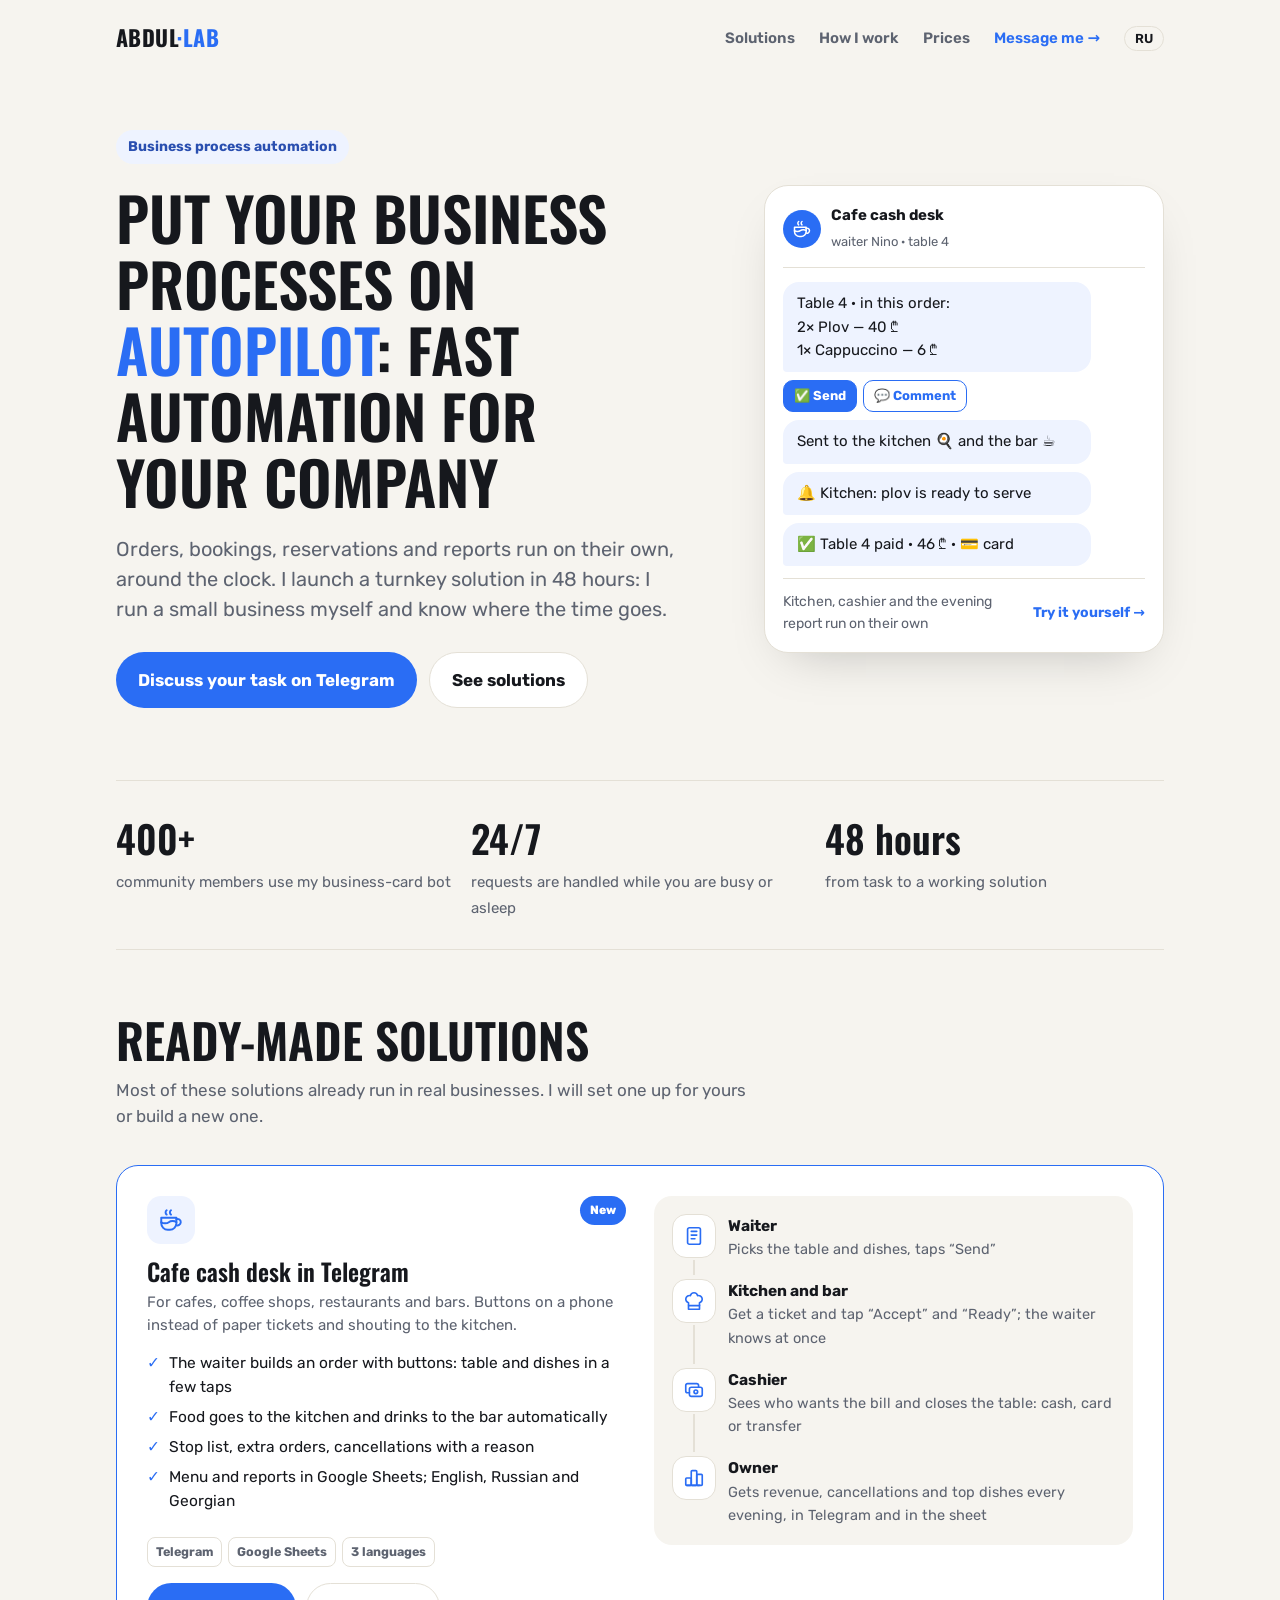
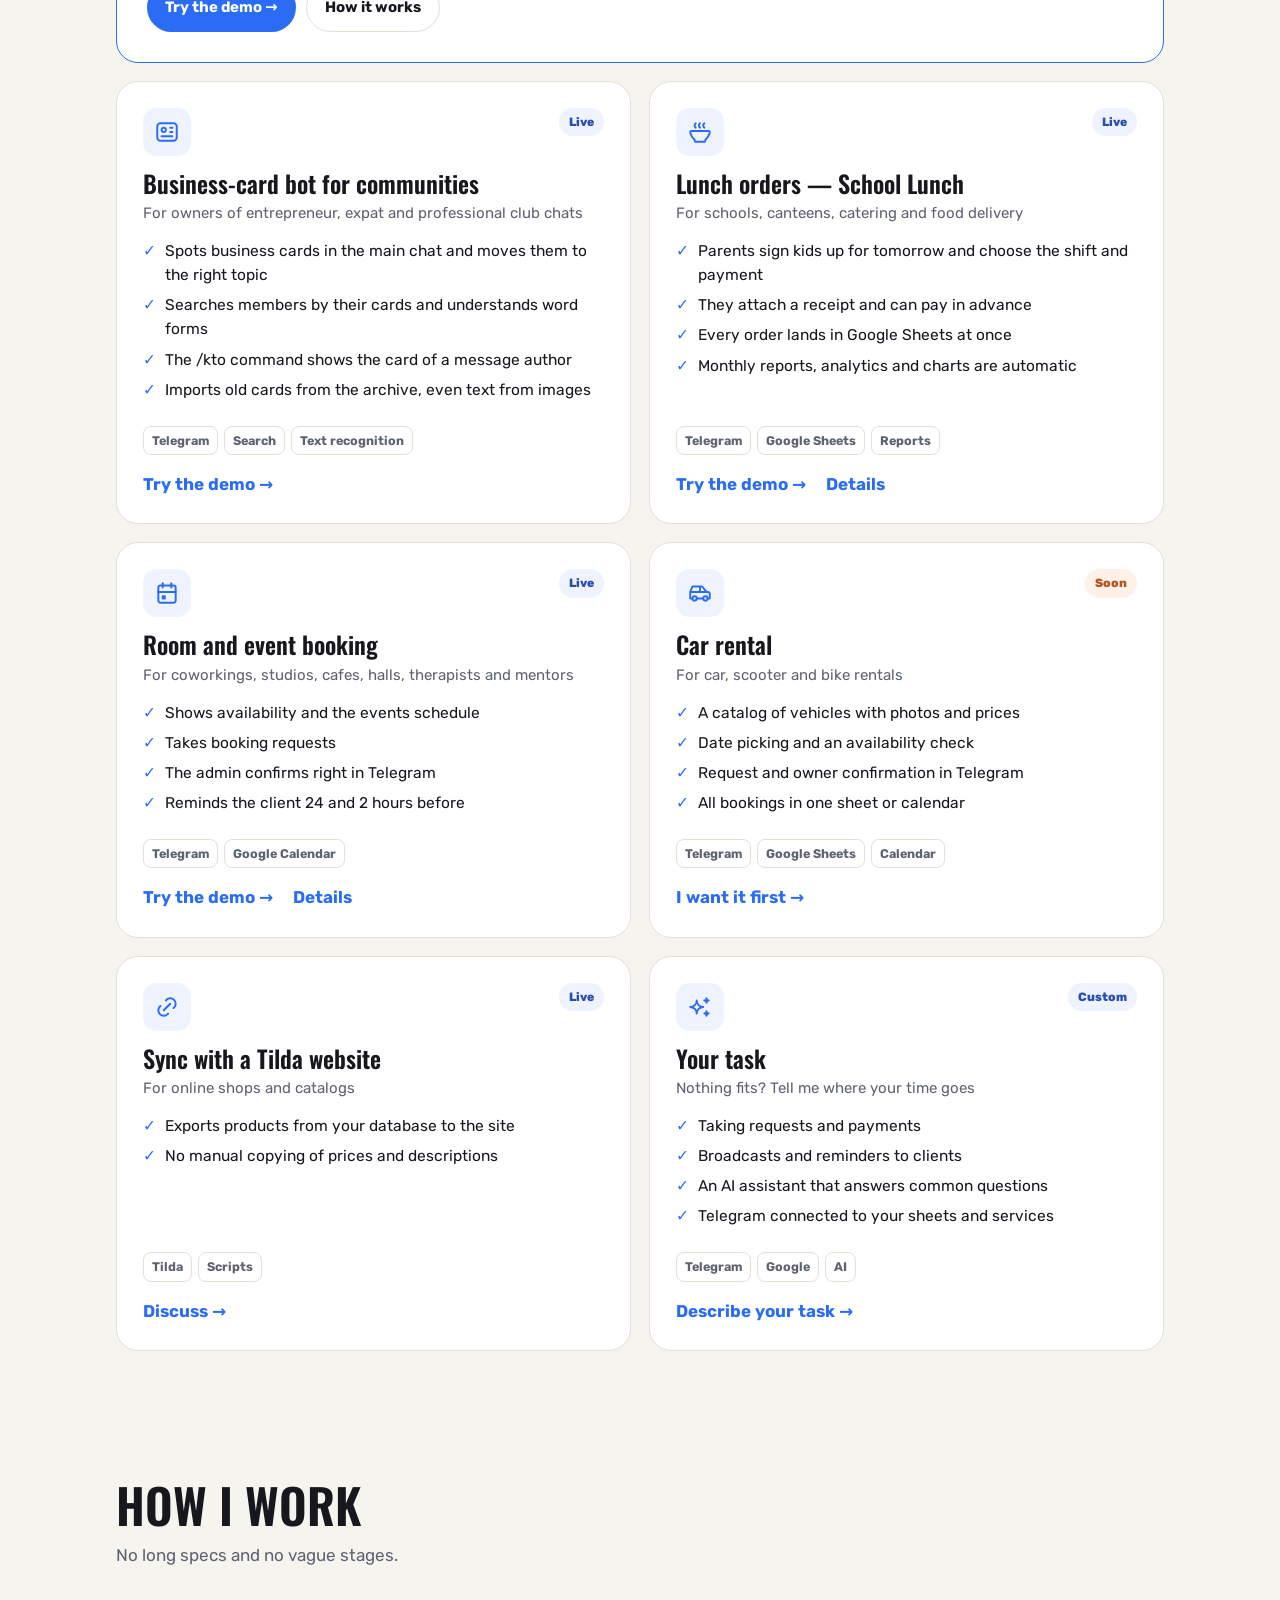
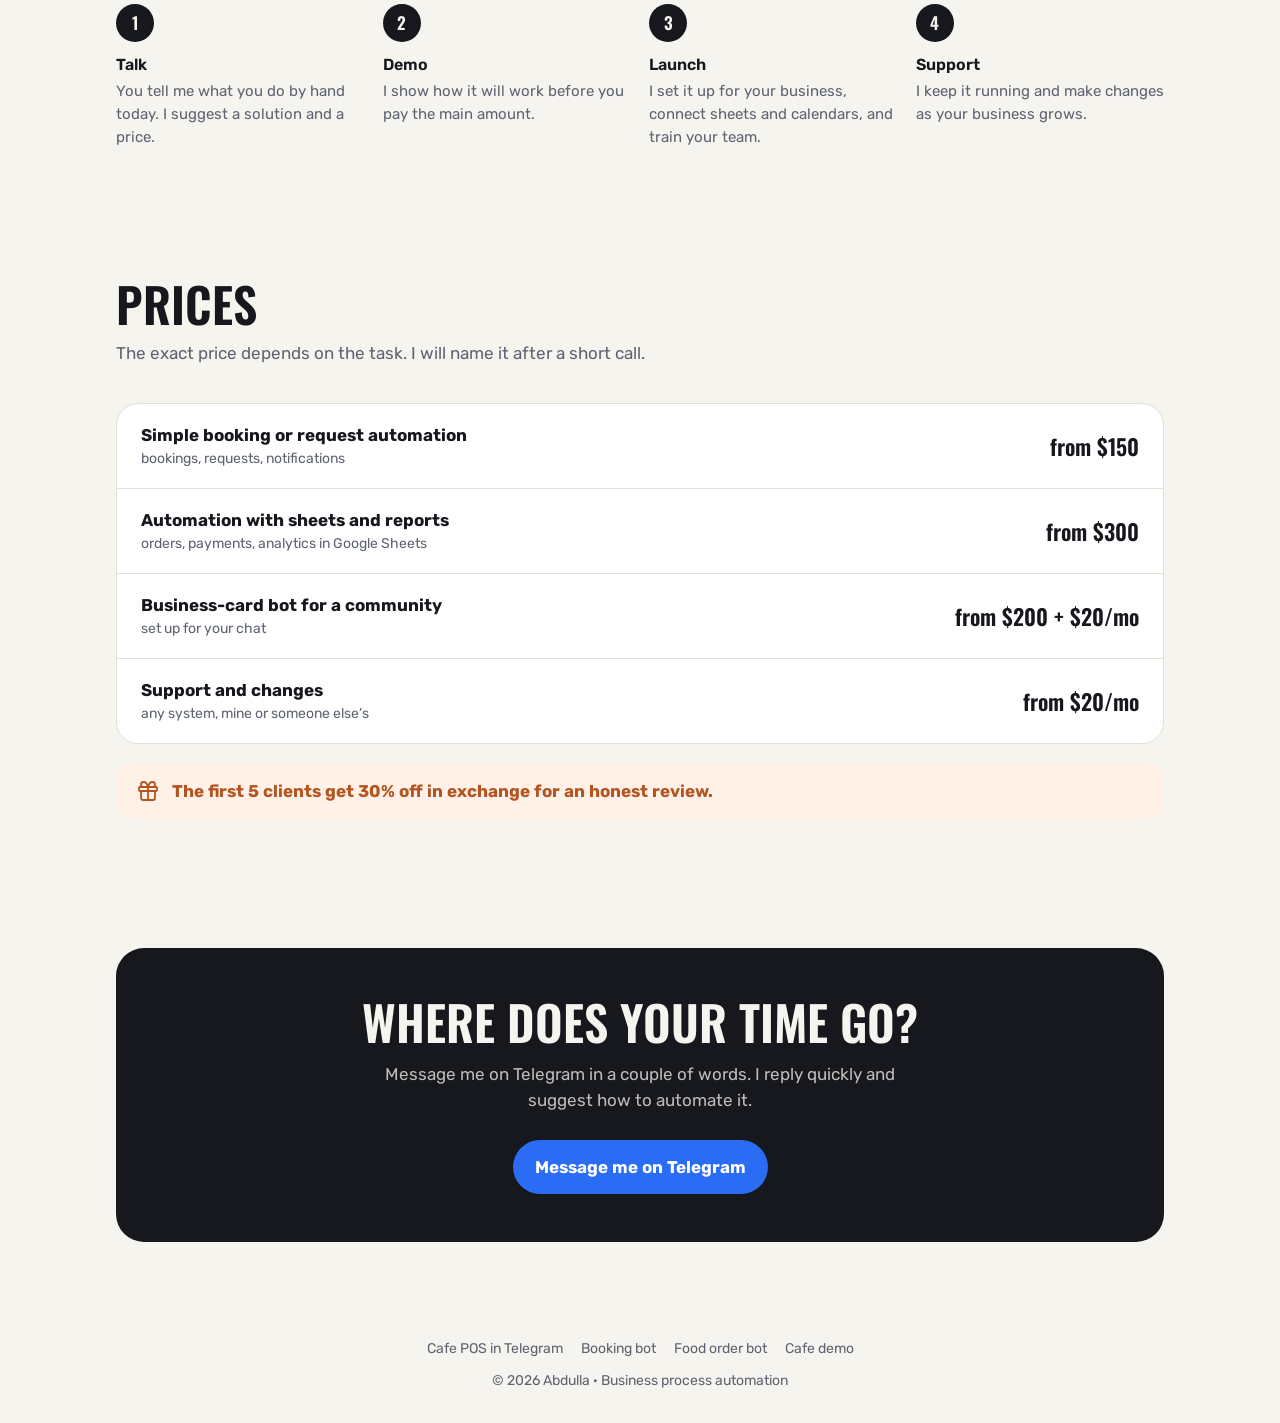
==== commit 9f2f5d02: "Логотип ABDUL·LAB с точкой посередине Co-Authored-By: Claude Opus 5.5 <noreply@anthropic.com>" ====
--- a/index.html
+++ b/index.html
@@ -175,7 +175,7 @@
 
 <header>
   <div class="wrap">
-    <a class="logo" href="./">abdul<span>lab</span></a>
+    <a class="logo" href="./" aria-label="Abdullab">abdul<span>·lab</span></a>
     <nav>
       <a href="#bots">Solutions</a>
       <a href="#how">How I work</a>
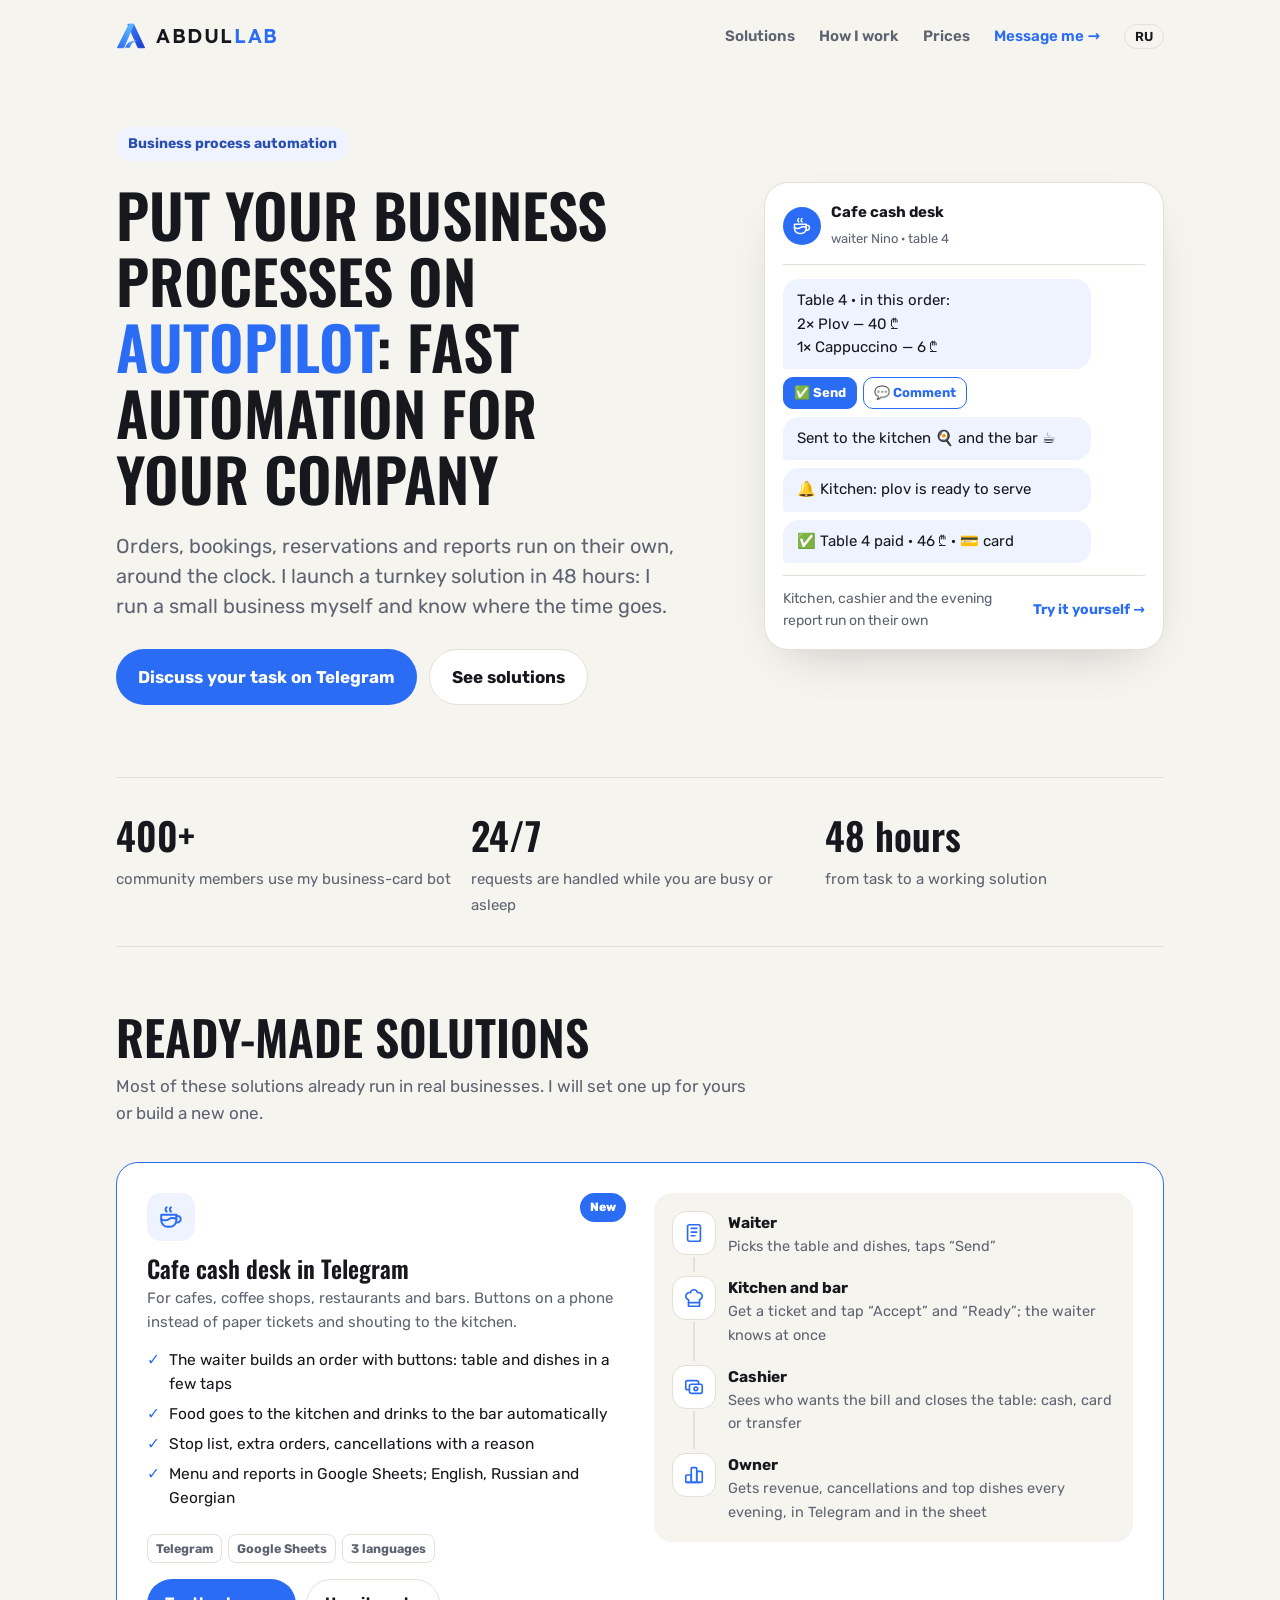
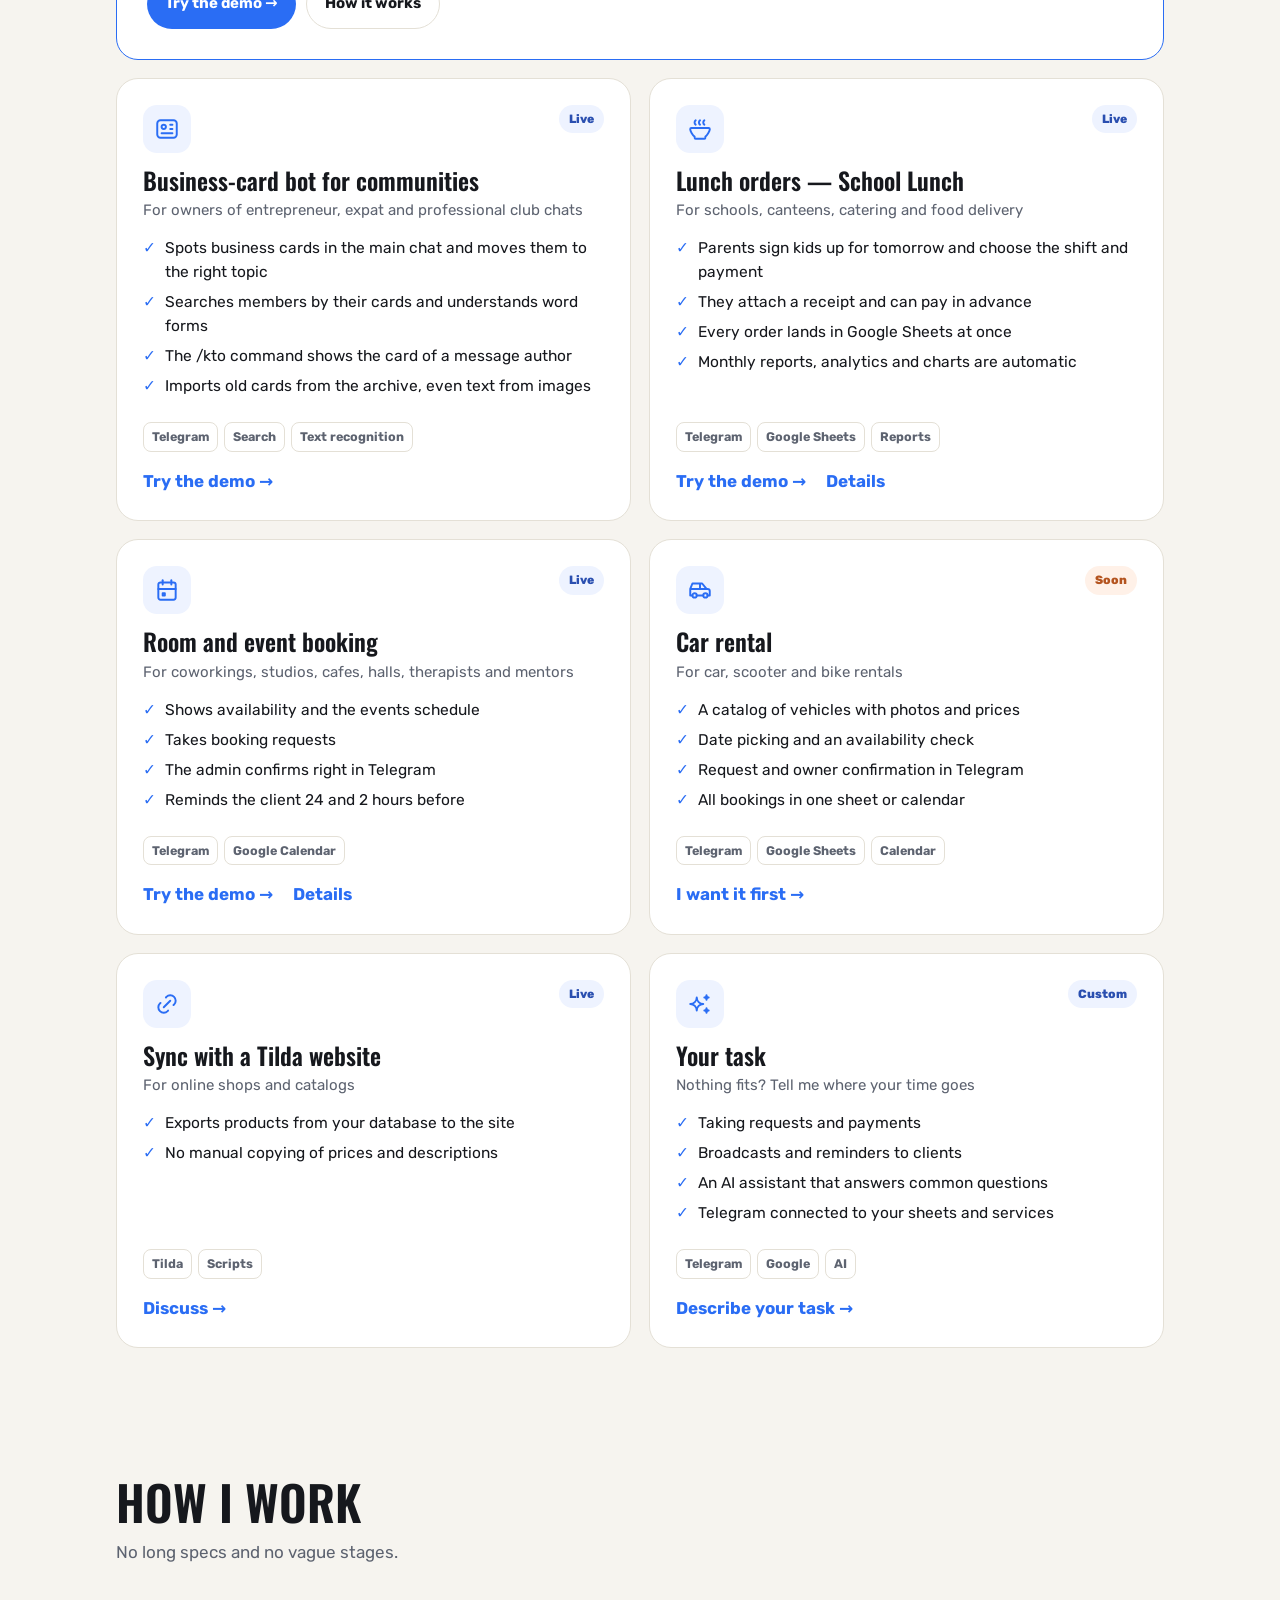
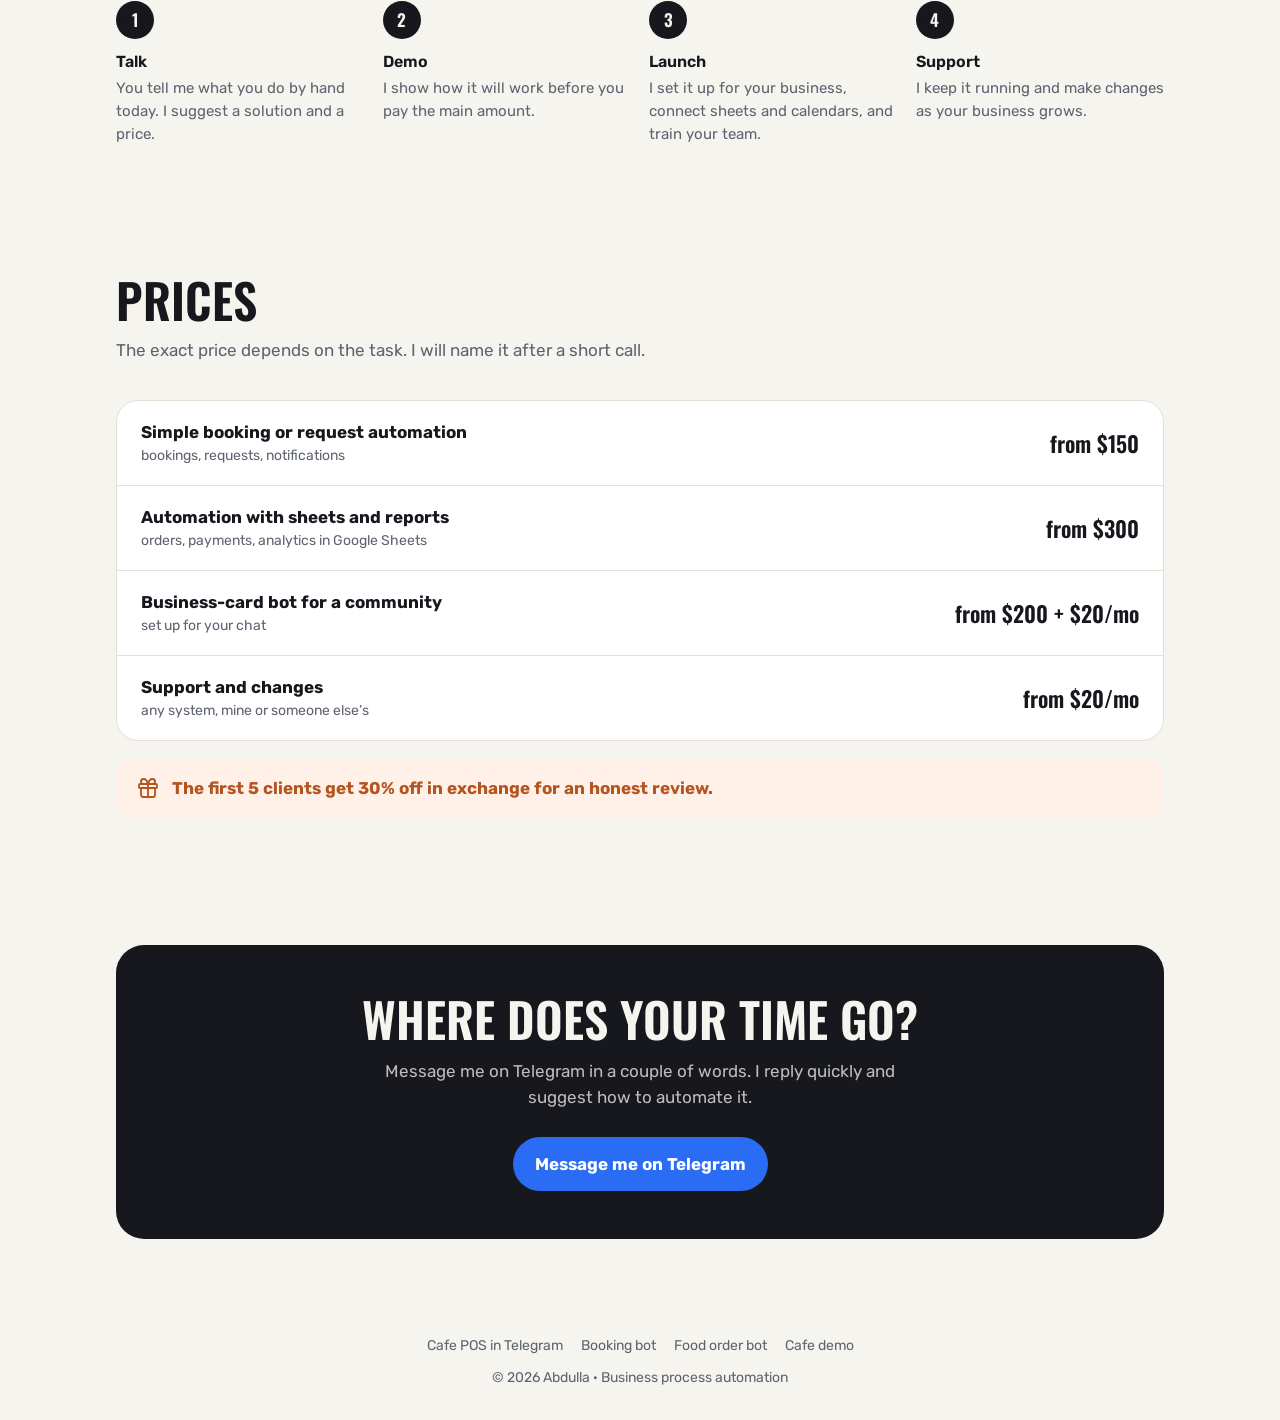
==== commit 249e375e: "Новый логотип: ленточная A и ABDUL+LAB шрифтом Lexend; иконка сайта под него Co-Authored-By: Claude " ====
--- a/index.html
+++ b/index.html
@@ -4,9 +4,9 @@
 <meta charset="utf-8">
 <meta name="viewport" content="width=device-width, initial-scale=1">
 <title>Abdullab — business process automation for your company</title>
-<link rel="icon" href="favicon.ico?v=2" sizes="32x32">
-<link rel="icon" href="assets/favicon.svg?v=2" type="image/svg+xml">
-<link rel="apple-touch-icon" href="assets/apple-touch-icon.png">
+<link rel="icon" href="favicon.ico?v=3" sizes="32x32">
+<link rel="icon" href="assets/favicon.svg?v=3" type="image/svg+xml">
+<link rel="apple-touch-icon" href="assets/apple-touch-icon.png?v=3">
 <meta name="description" content="I put business processes on autopilot: orders, bookings, payments, reports and team workflows run on their own, around the clock. Fast turnkey launch. English, Russian, Georgian.">
 <link rel="canonical" href="https://abdullab.com/">
 <link rel="alternate" hreflang="ru" href="https://abdullab.com/ru/">
@@ -21,7 +21,7 @@
 <script src="/analytics.js" defer></script>
 <script type="application/ld+json">{"@context": "https://schema.org", "@type": "ProfessionalService", "name": "Abdullab", "description": "I put business processes on autopilot: orders, bookings, payments, reports and team workflows run on their own, around the clock. Fast turnkey launch. English, Russian, Georgian.", "url": "https://abdullab.com/", "areaServed": ["GE", "Worldwide"], "knowsLanguage": ["ru", "en", "ka"], "sameAs": ["https://t.me/abdullah_shatlyk"], "founder": {"@type": "Person", "name": "Abdulla"}}</script>
 <link rel="preconnect" href="https://fonts.googleapis.com">
-<link href="https://fonts.googleapis.com/css2?family=Oswald:wght@500;600;700&family=Rubik:wght@400;500;600;700&display=swap" rel="stylesheet">
+<link href="https://fonts.googleapis.com/css2?family=Oswald:wght@500;600;700&family=Rubik:wght@400;500;600;700&family=Lexend:wght@600&display=swap" rel="stylesheet">
 <style>
 :root{
   --bg:#f6f4ef; --surface:#ffffff; --ink:#16181d; --muted:#5d6370;
@@ -54,7 +54,8 @@
 /* header */
 header{padding:20px 0}
 header .wrap{display:flex;justify-content:space-between;align-items:center;gap:12px}
-.logo{font-family:Oswald,sans-serif;font-weight:700;font-size:22px;text-transform:uppercase;letter-spacing:.02em;text-decoration:none}
+.logo{display:inline-flex;align-items:center;font-family:Lexend,sans-serif;font-weight:600;font-size:20px;text-transform:uppercase;letter-spacing:.08em;text-decoration:none;color:var(--ink)}
+.logo img{width:30px;height:30px;display:block;margin-right:10px}
 .logo span{color:var(--accent)}
 nav a{text-decoration:none;color:var(--muted);font-weight:600;margin-left:20px;font-size:15px}
 @media(max-width:640px){nav a:not(.nav-cta):not(.lang){display:none}}
@@ -175,7 +176,7 @@
 
 <header>
   <div class="wrap">
-    <a class="logo" href="./" aria-label="Abdullab">abdul<span>·lab</span></a>
+    <a class="logo" href="./" aria-label="Abdullab"><img src="/assets/logo-mark.svg" alt="" width="30" height="30">abdul<span>lab</span></a>
     <nav>
       <a href="#bots">Solutions</a>
       <a href="#how">How I work</a>
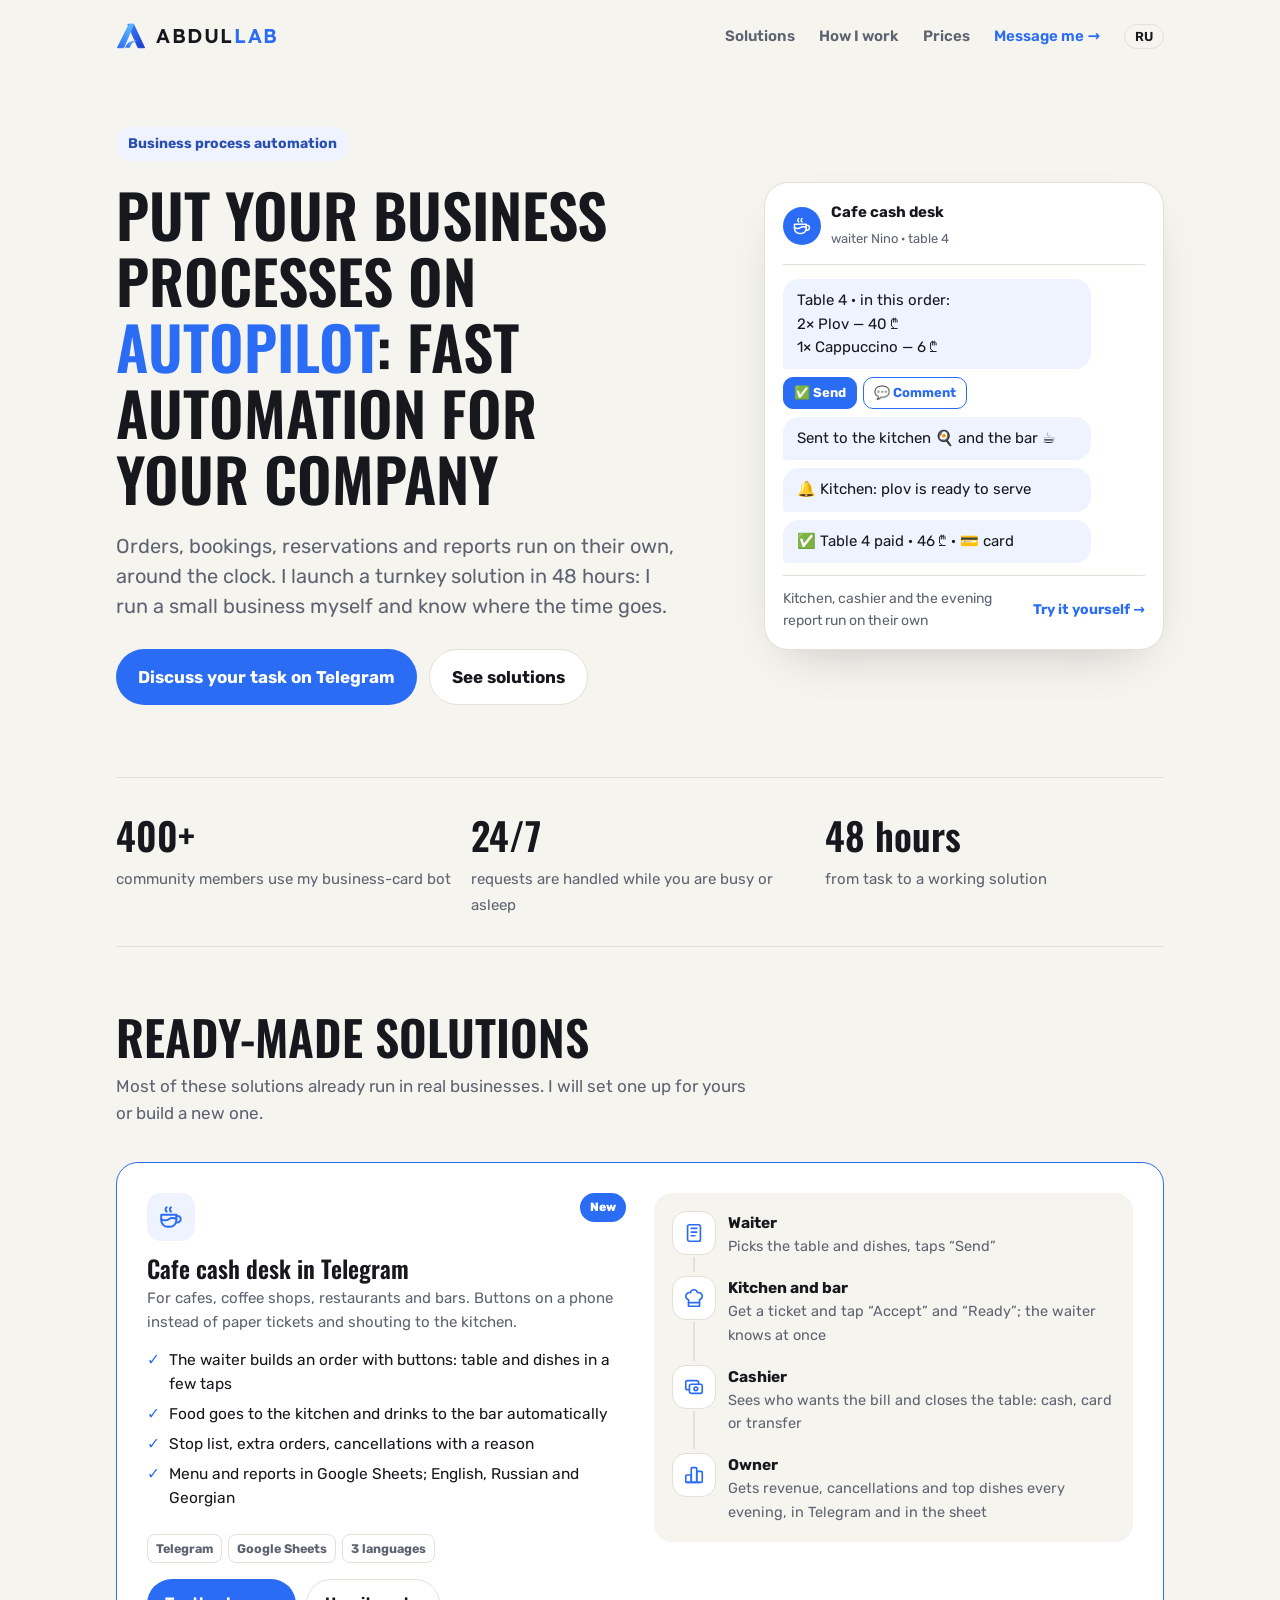
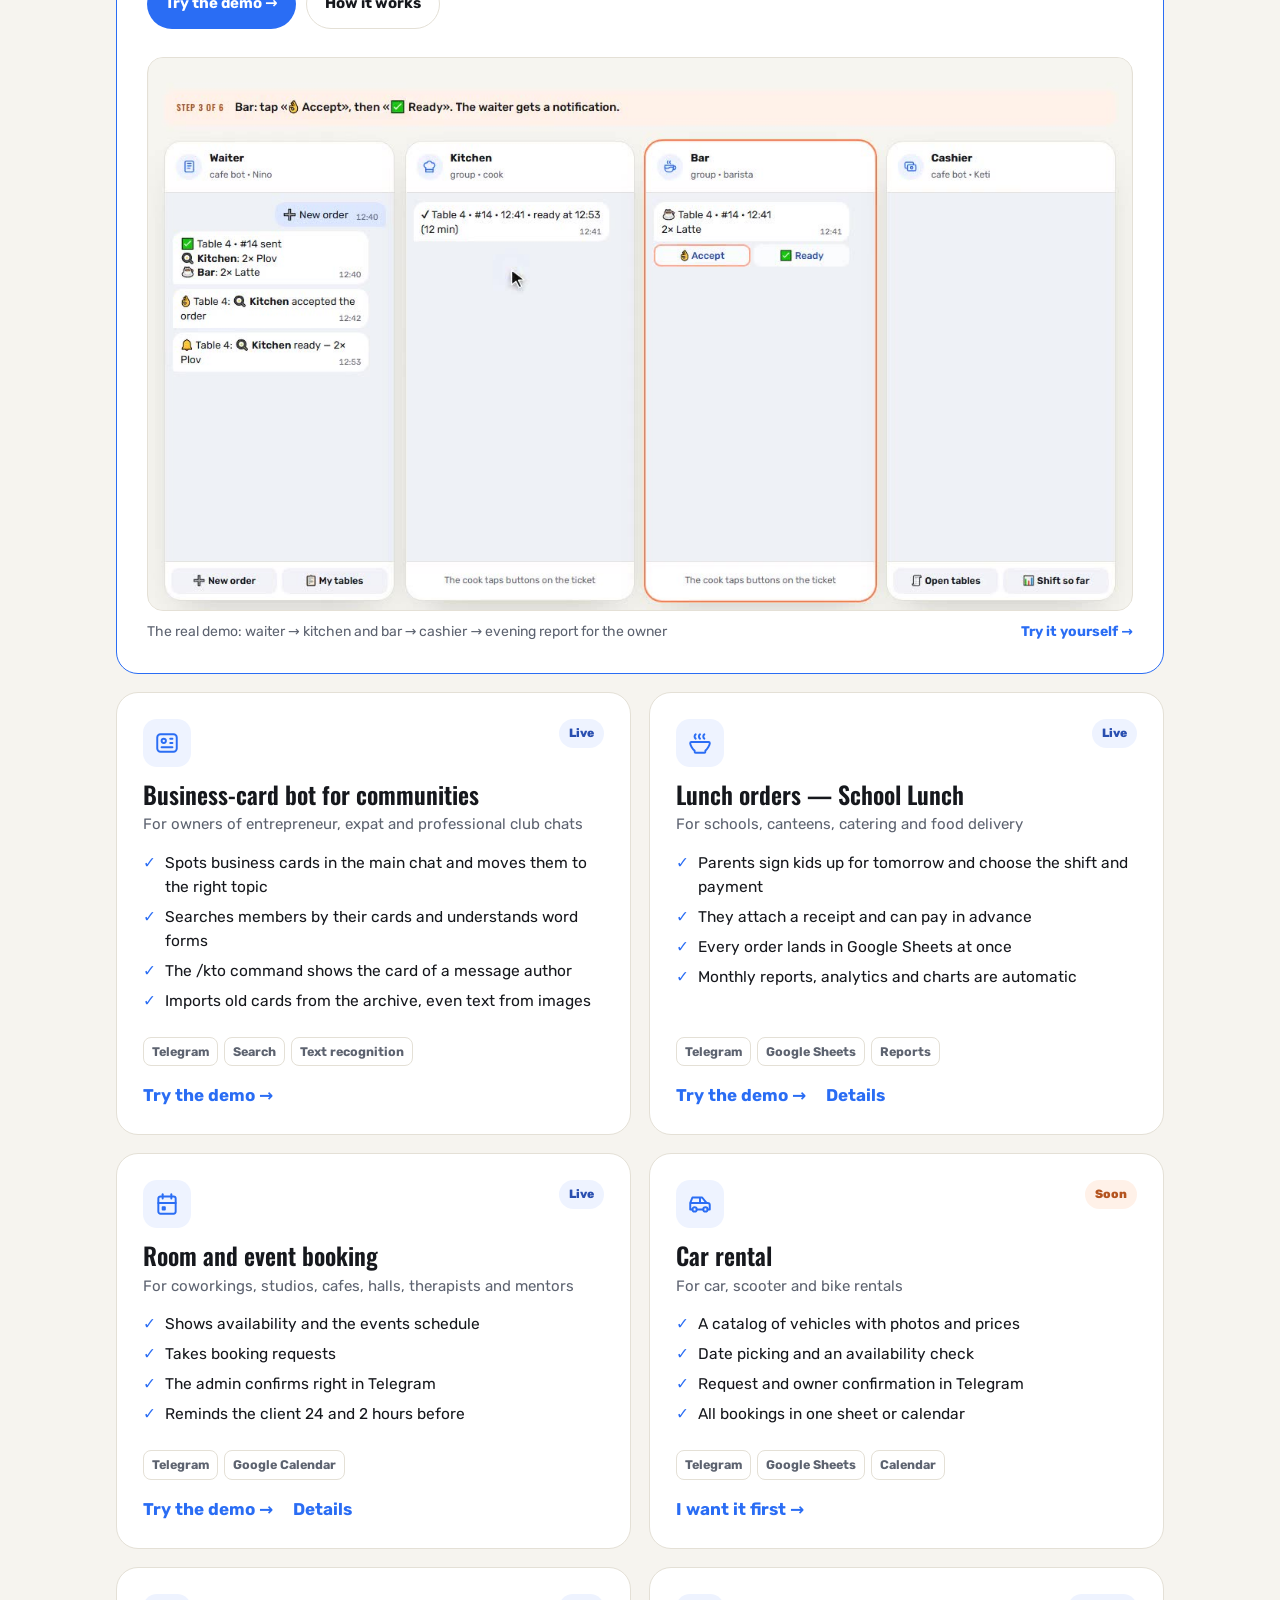
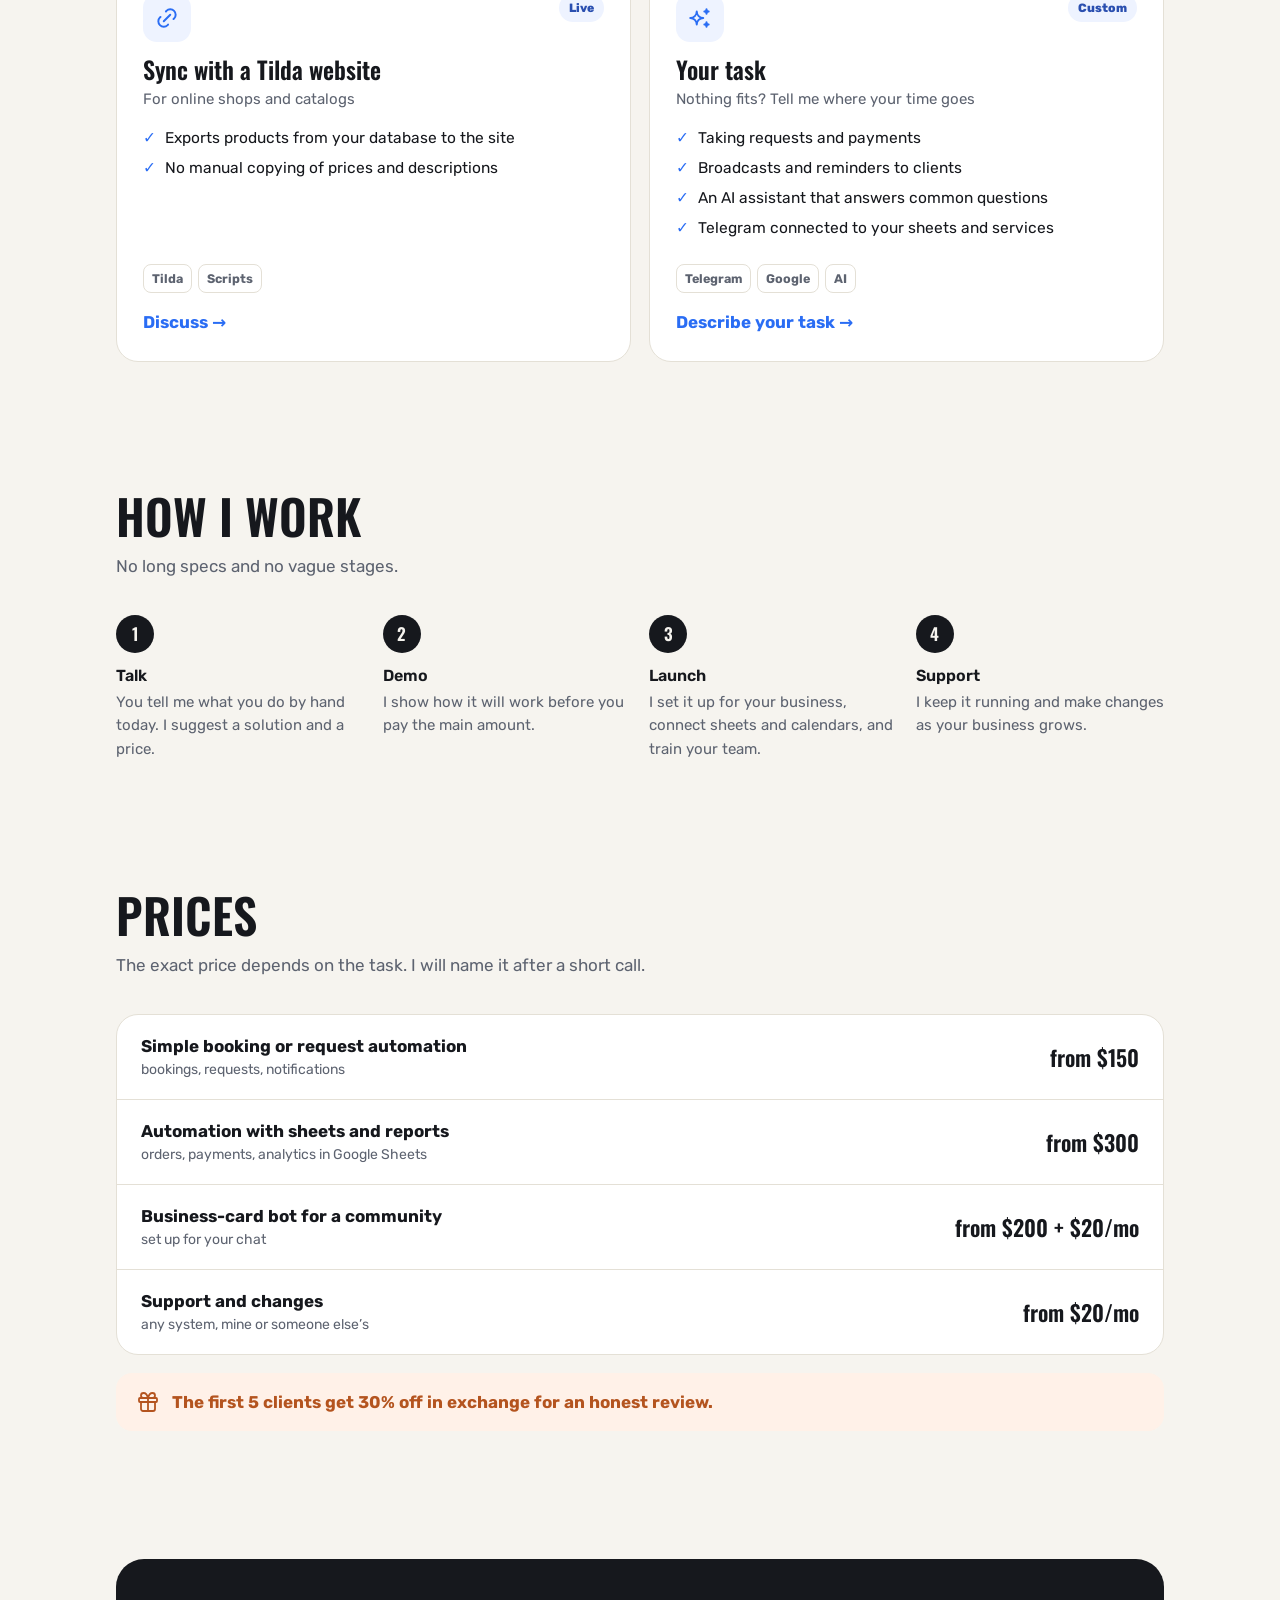
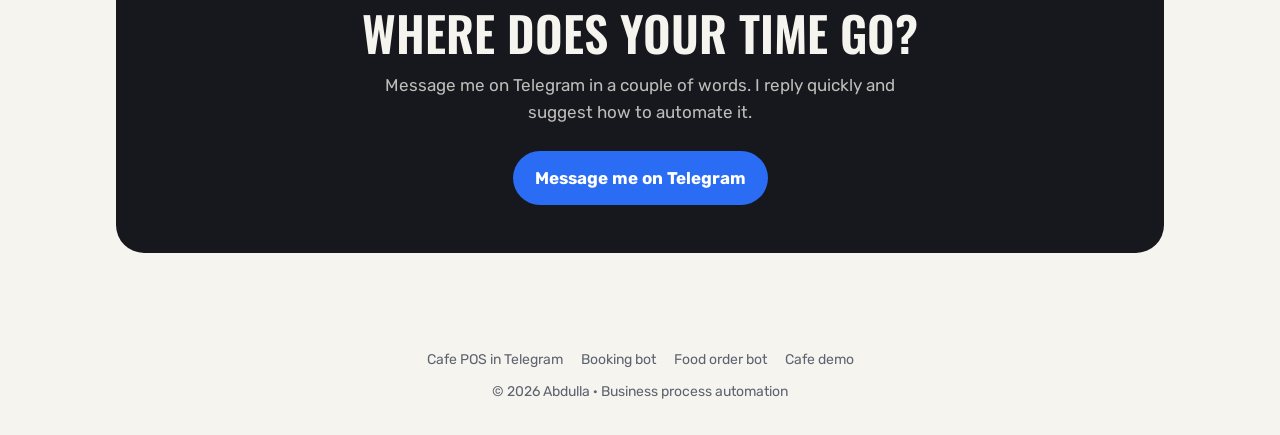
==== commit 92e72e9d: "Главная: видео демо кассы для кафе в карточке решения (ru и en) Записано автоматически из cafe.html:" ====
--- a/index.html
+++ b/index.html
@@ -17,6 +17,11 @@
 <meta property="og:title" content="Abdullab — business process automation for your company">
 <meta property="og:description" content="I put business processes on autopilot: orders, bookings, payments, reports and team workflows run on their own, around the clock. Fast turnkey launch. English, Russian, Georgian.">
 <meta property="og:url" content="https://abdullab.com/">
+<meta property="og:image" content="https://abdullab.com/assets/og-image.png?v=1">
+<meta property="og:image:width" content="1200">
+<meta property="og:image:height" content="630">
+<meta property="og:image:alt" content="Abdullab — automation, innovation, growth">
+<meta name="twitter:card" content="summary_large_image">
 <meta property="og:locale" content="en_US">
 <script src="/analytics.js" defer></script>
 <script type="application/ld+json">{"@context": "https://schema.org", "@type": "ProfessionalService", "name": "Abdullab", "description": "I put business processes on autopilot: orders, bookings, payments, reports and team workflows run on their own, around the clock. Fast turnkey launch. English, Russian, Georgian.", "url": "https://abdullab.com/", "areaServed": ["GE", "Worldwide"], "knowsLanguage": ["ru", "en", "ka"], "sameAs": ["https://t.me/abdullah_shatlyk"], "founder": {"@type": "Person", "name": "Abdulla"}}</script>
@@ -98,6 +103,10 @@
 .feature h3{font-size:30px}
 .feature .actions{display:flex;flex-wrap:wrap;gap:10px;margin-top:auto}
 .feature .actions .btn{padding:12px 18px;font-size:15px}
+.demo-video{grid-column:1/-1;margin:0}
+.demo-video video{display:block;width:100%;height:auto;aspect-ratio:16/9;border-radius:16px;border:1px solid var(--line);background:#f4f2ec}
+.demo-video figcaption{display:flex;flex-wrap:wrap;justify-content:space-between;gap:6px 14px;margin-top:10px;font-size:14px;color:var(--muted)}
+.demo-video figcaption a{color:var(--accent);font-weight:700;text-decoration:none;white-space:nowrap}
 .feature .left{display:flex;flex-direction:column;min-width:0}
 .flow{list-style:none;display:grid;gap:0;align-content:start;align-self:start;background:var(--bg);border-radius:18px;padding:18px}
 .card .flow li{display:grid;grid-template-columns:44px 1fr;gap:12px;align-items:start;position:relative;padding:0 0 18px;margin:0;font-size:15px}
@@ -255,6 +264,11 @@
           <li><span class="ic"><svg viewBox="0 0 24 24" fill="none" stroke="currentColor" stroke-width="1.8" stroke-linecap="round" stroke-linejoin="round" aria-hidden="true"><path d="M7 11a2 2 0 0 1 2 -2h10a2 2 0 0 1 2 2v6a2 2 0 0 1 -2 2h-10a2 2 0 0 1 -2 -2z"/><path d="M12 14a2 2 0 1 0 4 0a2 2 0 1 0 -4 0"/><path d="M17 9v-2a2 2 0 0 0 -2 -2h-10a2 2 0 0 0 -2 2v6a2 2 0 0 0 2 2h2"/></svg></span><div><b>Cashier</b><span>Sees who wants the bill and closes the table: cash, card or transfer</span></div></li>
           <li><span class="ic"><svg viewBox="0 0 24 24" fill="none" stroke="currentColor" stroke-width="1.8" stroke-linecap="round" stroke-linejoin="round" aria-hidden="true"><path d="M3 13a1 1 0 0 1 1 -1h4a1 1 0 0 1 1 1v6a1 1 0 0 1 -1 1h-4a1 1 0 0 1 -1 -1z"/><path d="M15 9a1 1 0 0 1 1 -1h4a1 1 0 0 1 1 1v10a1 1 0 0 1 -1 1h-4a1 1 0 0 1 -1 -1z"/><path d="M9 5a1 1 0 0 1 1 -1h4a1 1 0 0 1 1 1v14a1 1 0 0 1 -1 1h-4a1 1 0 0 1 -1 -1z"/><path d="M4 20h14"/></svg></span><div><b>Owner</b><span>Gets revenue, cancellations and top dishes every evening, in Telegram and in the sheet</span></div></li>
         </ol>
+        <figure class="demo-video">
+          <video autoplay muted loop playsinline preload="metadata" width="1280" height="720" poster="/assets/cafe-demo-en.jpg" aria-label="Cafe cash desk demo: an order goes from the waiter to the kitchen and bar, then to the cashier and the owner's report"><source src="/assets/cafe-demo-en.mp4" type="video/mp4"></video>
+          <figcaption><span>The real demo: waiter → kitchen and bar → cashier → evening report for the owner</span><a href="cafe.html#en">Try it yourself →</a></figcaption>
+        </figure>
+        <script>if(matchMedia("(prefers-reduced-motion: reduce)").matches){const v=document.querySelector(".demo-video video");v.removeAttribute("autoplay");v.pause();v.controls=true}</script>
       </article>
 
       <article class="card">
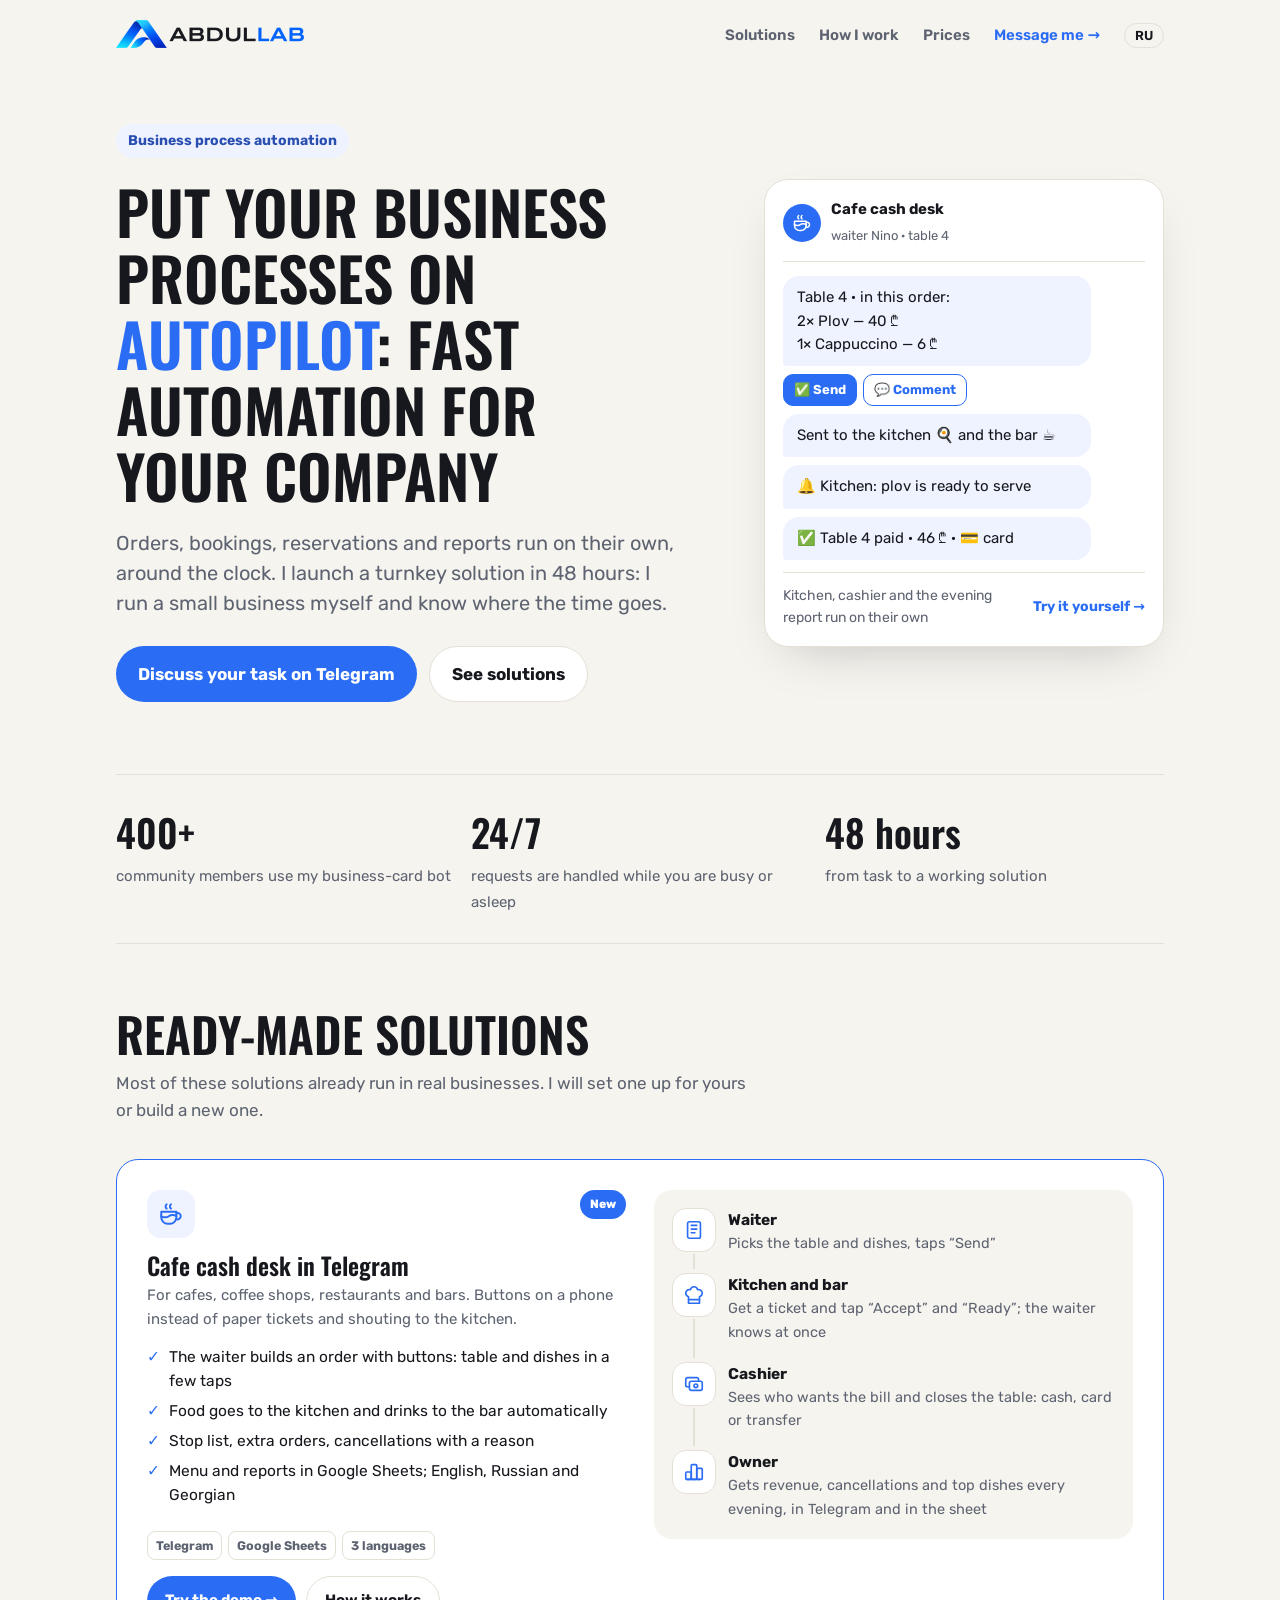
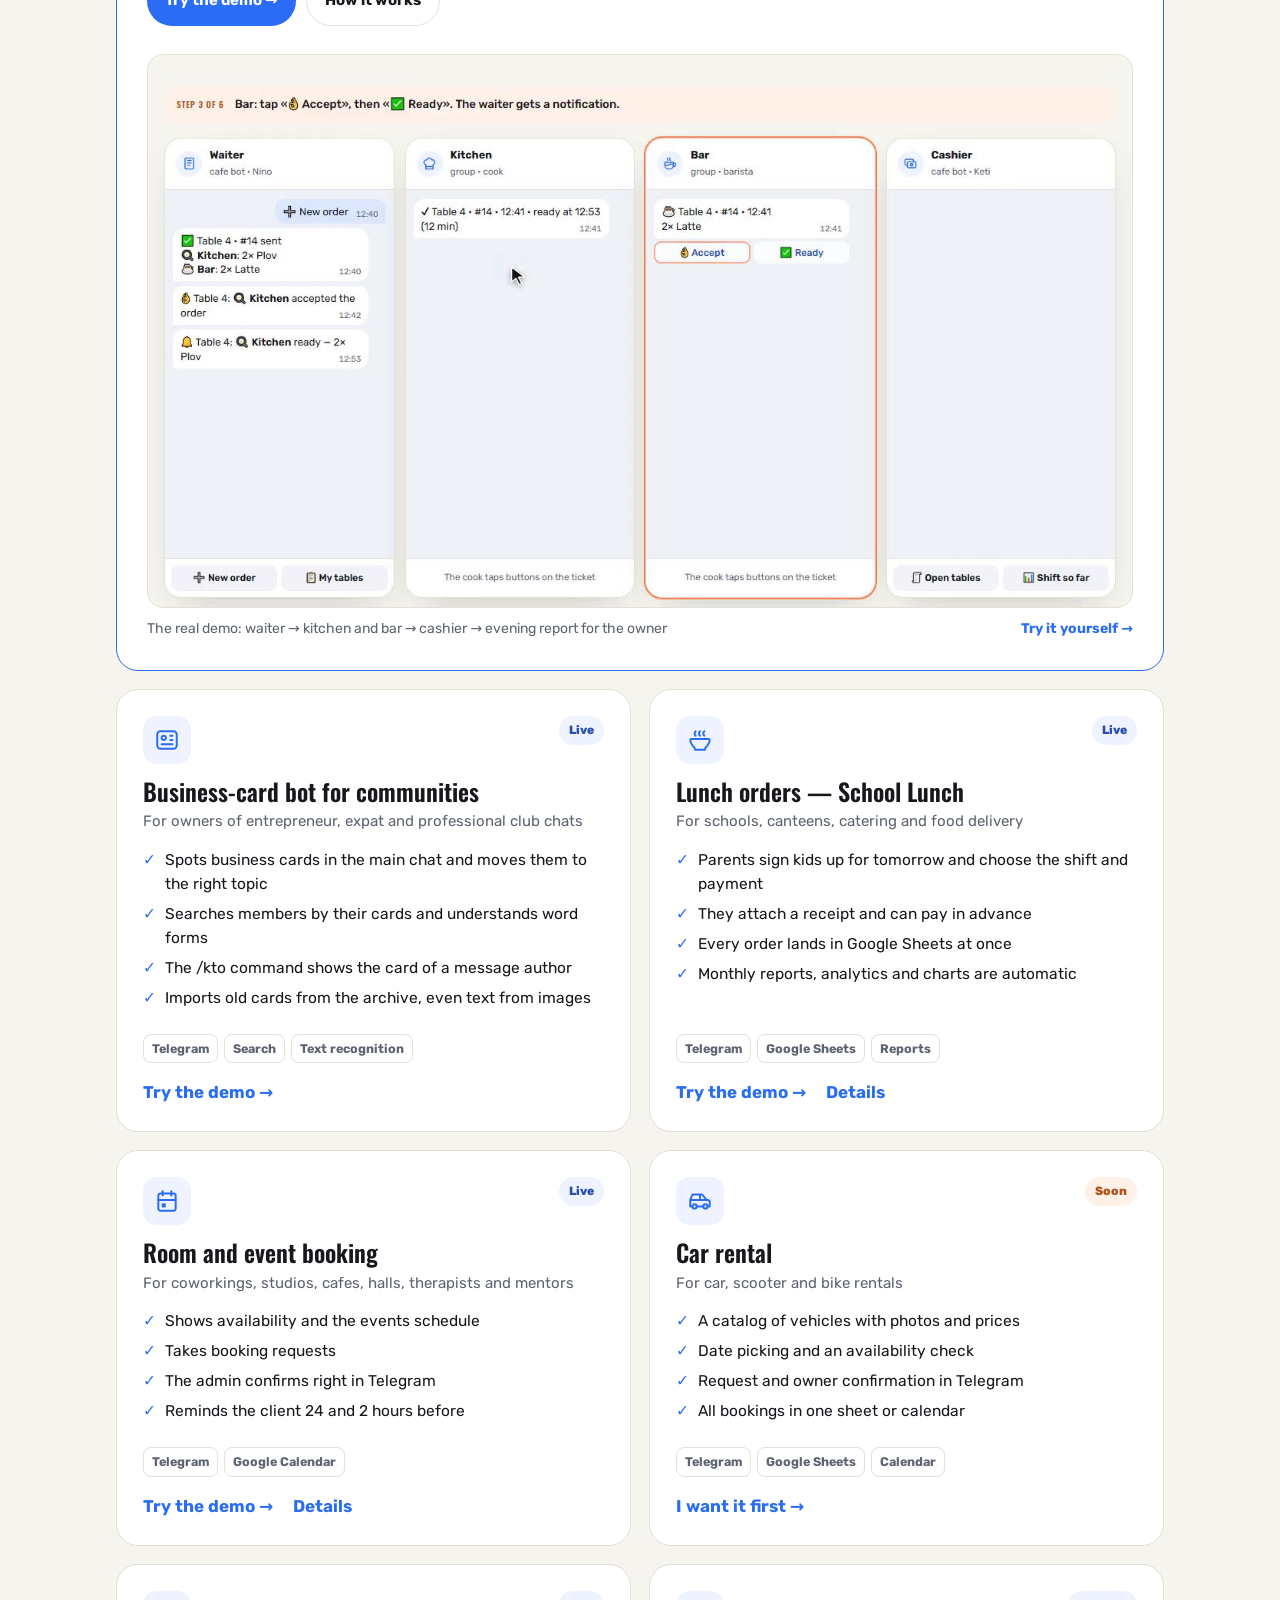
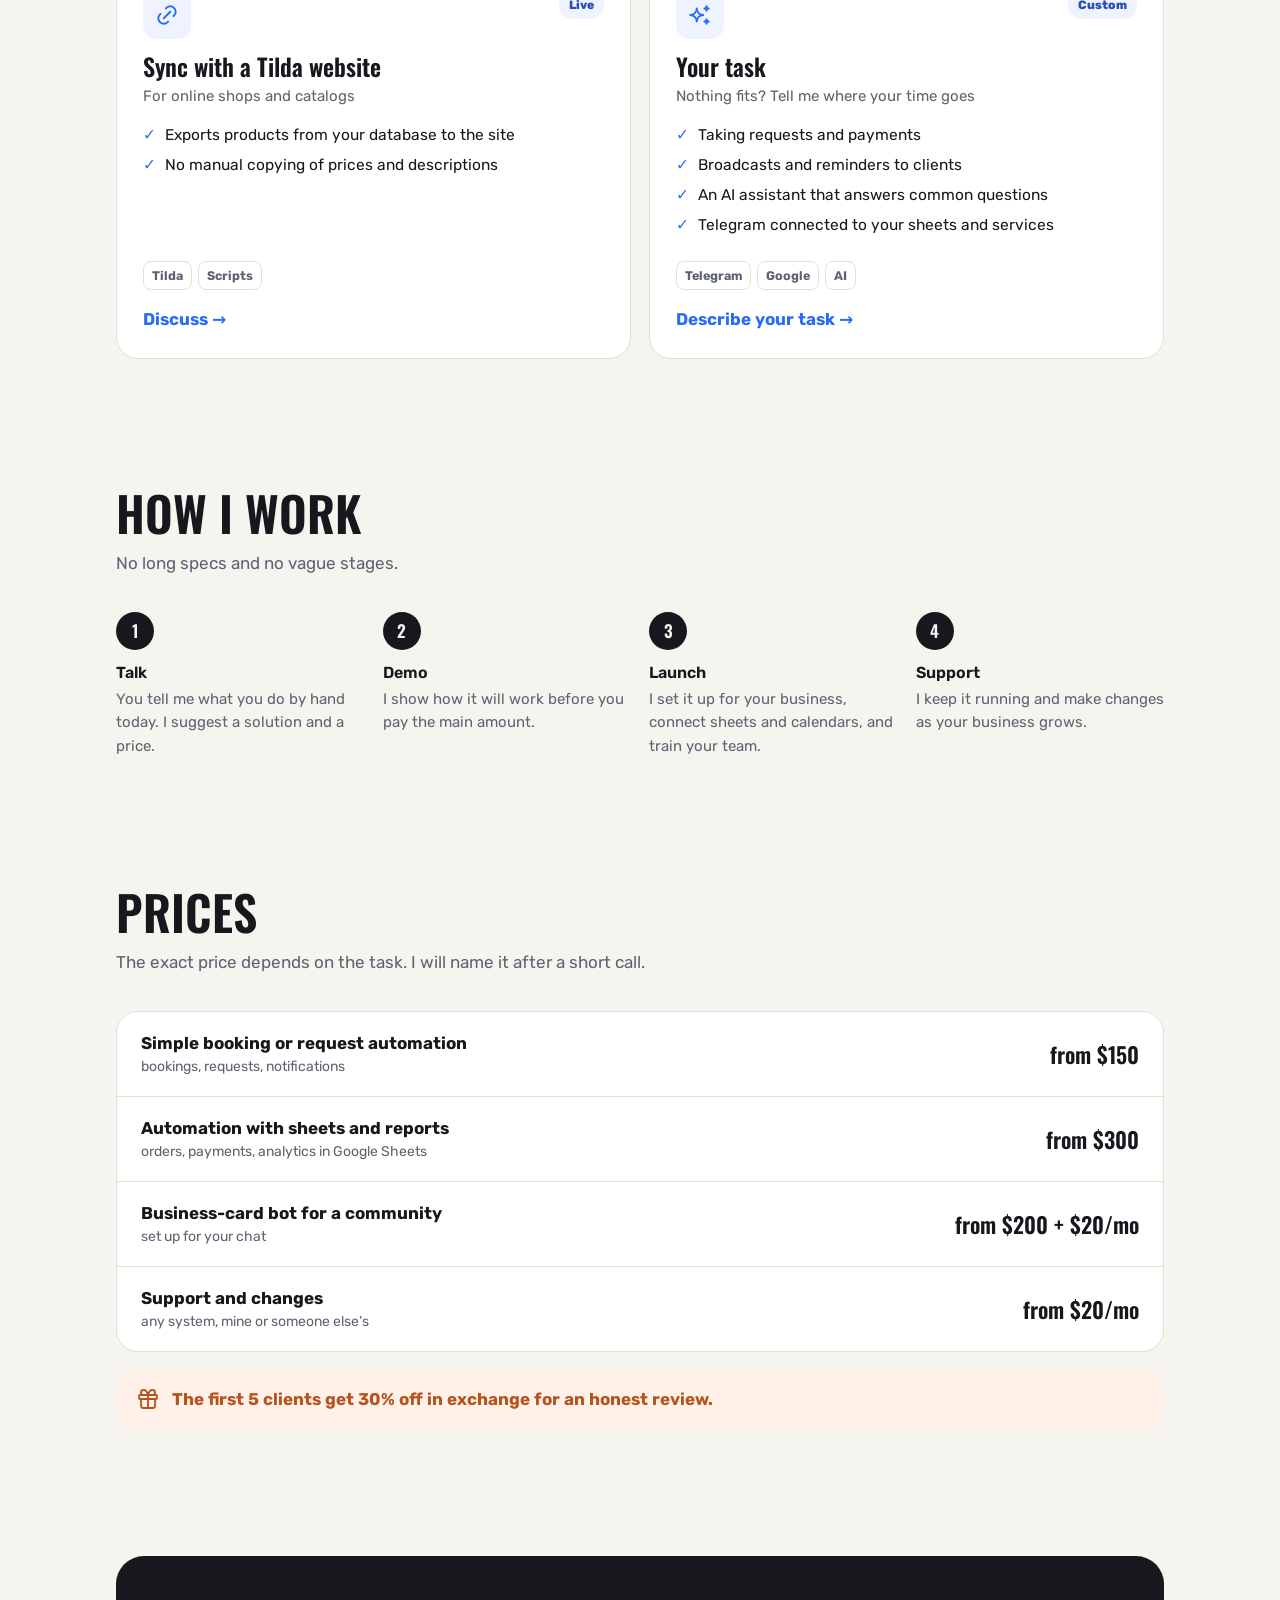
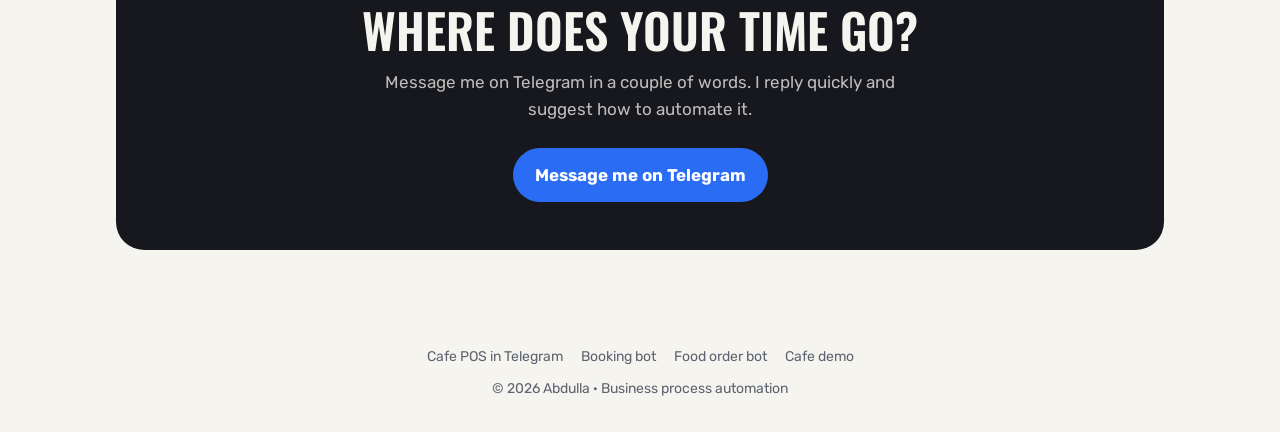
==== commit 51f4b682: "Логотип и иконки из присланного файла (оригинал в assets/logo-original.webp) Co-Authored-By: Claude " ====
--- a/index.html
+++ b/index.html
@@ -4,9 +4,9 @@
 <meta charset="utf-8">
 <meta name="viewport" content="width=device-width, initial-scale=1">
 <title>Abdullab — business process automation for your company</title>
-<link rel="icon" href="favicon.ico?v=3" sizes="32x32">
-<link rel="icon" href="assets/favicon.svg?v=3" type="image/svg+xml">
-<link rel="apple-touch-icon" href="assets/apple-touch-icon.png?v=3">
+<link rel="icon" href="favicon.ico?v=4" sizes="32x32">
+<link rel="icon" href="assets/icon-256.png?v=4" type="image/png" sizes="256x256">
+<link rel="apple-touch-icon" href="assets/apple-touch-icon.png?v=4">
 <meta name="description" content="I put business processes on autopilot: orders, bookings, payments, reports and team workflows run on their own, around the clock. Fast turnkey launch. English, Russian, Georgian.">
 <link rel="canonical" href="https://abdullab.com/">
 <link rel="alternate" hreflang="ru" href="https://abdullab.com/ru/">
@@ -17,7 +17,7 @@
 <meta property="og:title" content="Abdullab — business process automation for your company">
 <meta property="og:description" content="I put business processes on autopilot: orders, bookings, payments, reports and team workflows run on their own, around the clock. Fast turnkey launch. English, Russian, Georgian.">
 <meta property="og:url" content="https://abdullab.com/">
-<meta property="og:image" content="https://abdullab.com/assets/og-image.png?v=1">
+<meta property="og:image" content="https://abdullab.com/assets/og-image.png?v=2">
 <meta property="og:image:width" content="1200">
 <meta property="og:image:height" content="630">
 <meta property="og:image:alt" content="Abdullab — automation, innovation, growth">
@@ -26,7 +26,7 @@
 <script src="/analytics.js" defer></script>
 <script type="application/ld+json">{"@context": "https://schema.org", "@type": "ProfessionalService", "name": "Abdullab", "description": "I put business processes on autopilot: orders, bookings, payments, reports and team workflows run on their own, around the clock. Fast turnkey launch. English, Russian, Georgian.", "url": "https://abdullab.com/", "areaServed": ["GE", "Worldwide"], "knowsLanguage": ["ru", "en", "ka"], "sameAs": ["https://t.me/abdullah_shatlyk"], "founder": {"@type": "Person", "name": "Abdulla"}}</script>
 <link rel="preconnect" href="https://fonts.googleapis.com">
-<link href="https://fonts.googleapis.com/css2?family=Oswald:wght@500;600;700&family=Rubik:wght@400;500;600;700&family=Lexend:wght@600&display=swap" rel="stylesheet">
+<link href="https://fonts.googleapis.com/css2?family=Oswald:wght@500;600;700&family=Rubik:wght@400;500;600;700&display=swap" rel="stylesheet">
 <style>
 :root{
   --bg:#f6f4ef; --surface:#ffffff; --ink:#16181d; --muted:#5d6370;
@@ -59,9 +59,11 @@
 /* header */
 header{padding:20px 0}
 header .wrap{display:flex;justify-content:space-between;align-items:center;gap:12px}
-.logo{display:inline-flex;align-items:center;font-family:Lexend,sans-serif;font-weight:600;font-size:20px;text-transform:uppercase;letter-spacing:.08em;text-decoration:none;color:var(--ink)}
-.logo img{width:30px;height:30px;display:block;margin-right:10px}
-.logo span{color:var(--accent)}
+.logo{display:inline-flex;align-items:center;text-decoration:none}
+.logo img{height:28px;width:auto;display:block}
+.logo .lg-d{display:none}
+@media (prefers-color-scheme: dark){:root:not([data-theme="light"]) .logo .lg-l{display:none}:root:not([data-theme="light"]) .logo .lg-d{display:block}}
+:root[data-theme="dark"] .logo .lg-l{display:none}:root[data-theme="dark"] .logo .lg-d{display:block}
 nav a{text-decoration:none;color:var(--muted);font-weight:600;margin-left:20px;font-size:15px}
 @media(max-width:640px){nav a:not(.nav-cta):not(.lang){display:none}}
 .lang{border:1.5px solid var(--line);border-radius:999px;padding:4px 10px;font-size:13px!important;color:var(--ink)!important}
@@ -185,7 +187,7 @@
 
 <header>
   <div class="wrap">
-    <a class="logo" href="./" aria-label="Abdullab"><img src="/assets/logo-mark.svg" alt="" width="30" height="30">abdul<span>lab</span></a>
+    <a class="logo" href="./" ><img class="lg-l" src="/assets/logo-light.png?v=4" alt="Abdullab" width="188" height="28"><img class="lg-d" src="/assets/logo.png?v=4" alt="Abdullab" width="188" height="28"></a>
     <nav>
       <a href="#bots">Solutions</a>
       <a href="#how">How I work</a>
